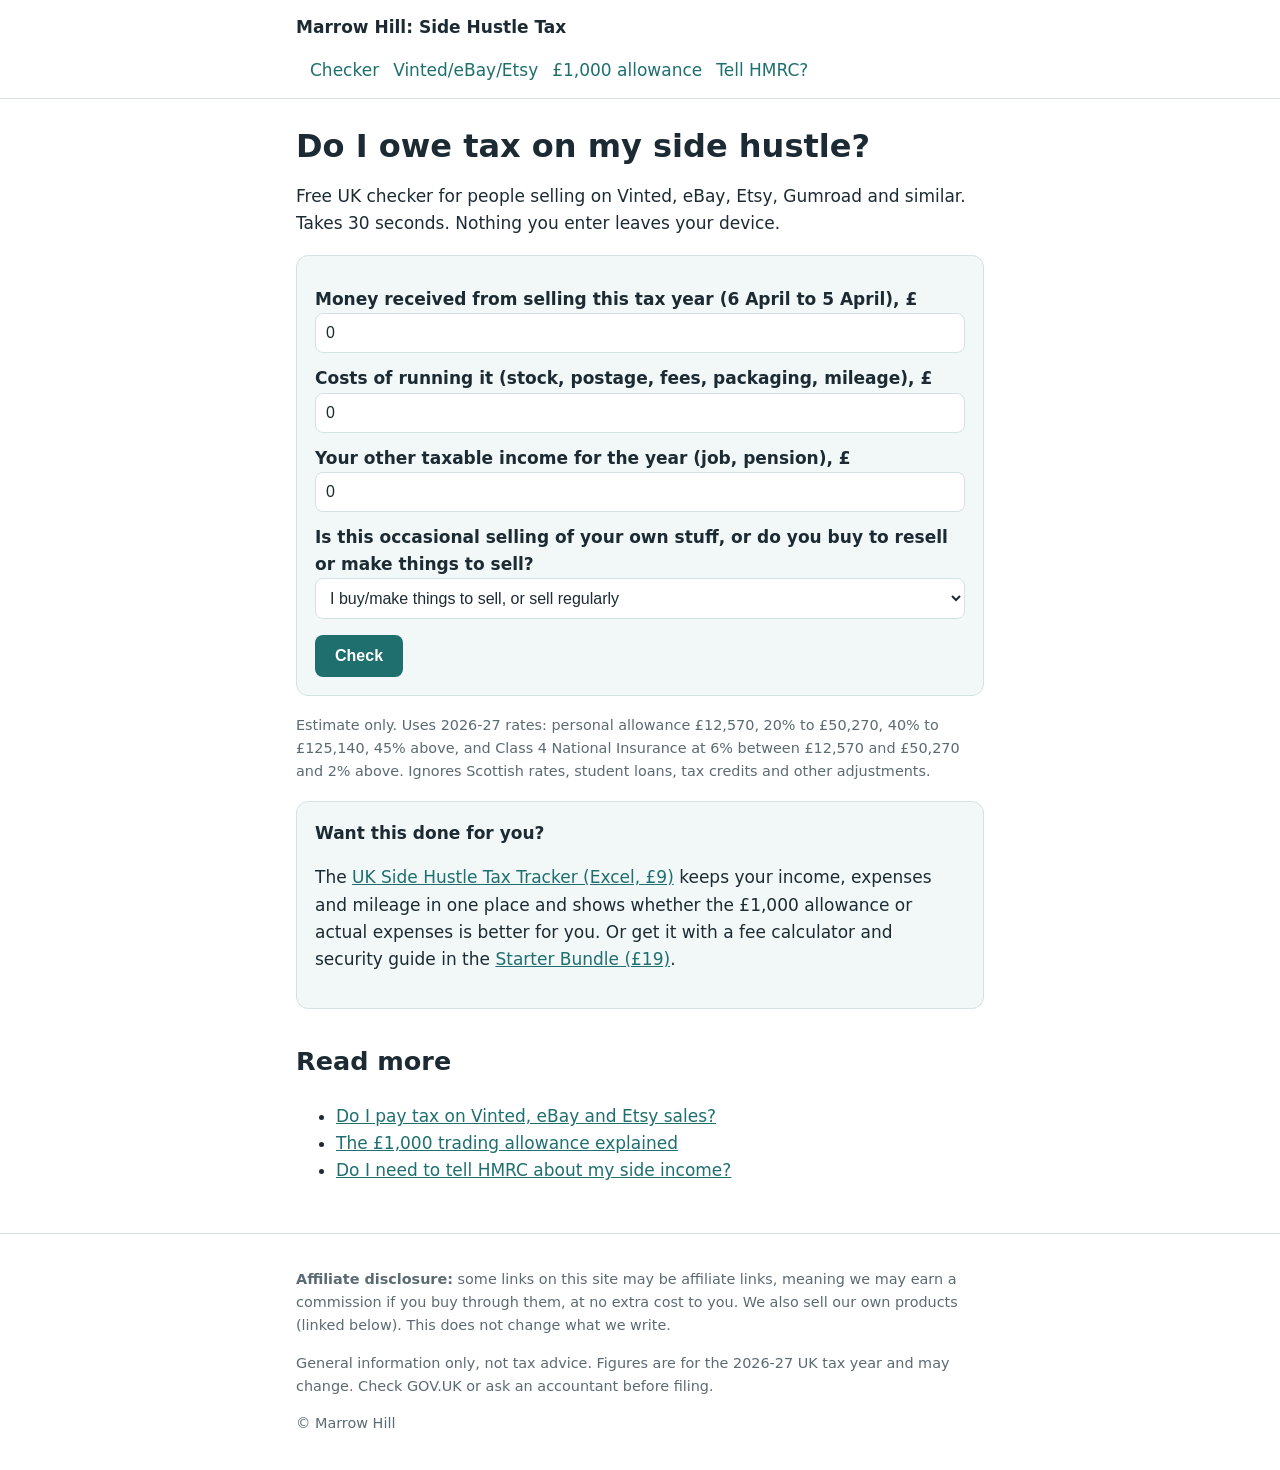
==== index.html @ dcf1cc98 "Add files via upload" ====
<!doctype html><html lang="en-GB"><head><meta charset="utf-8"><meta name="viewport" content="width=device-width,initial-scale=1"><title>Side Hustle Tax Checker UK 2026-27 | Marrow Hill</title><meta name="description" content="Free UK checker: do you owe tax or need to tell HMRC about Vinted, eBay, Etsy or Gumroad income? Includes the £1,000 trading allowance."><link rel="stylesheet" href="style.css"></head><body>
<header><div class="w"><a href="index.html">Marrow Hill: Side Hustle Tax</a><nav><a href="index.html">Checker</a><a href="vinted-ebay-etsy-tax.html">Vinted/eBay/Etsy</a><a href="trading-allowance.html">£1,000 allowance</a><a href="do-i-need-to-tell-hmrc.html">Tell HMRC?</a></nav></div></header>
<main class="w">
<h1>Do I owe tax on my side hustle?</h1>
<p>Free UK checker for people selling on Vinted, eBay, Etsy, Gumroad and similar. Takes 30 seconds. Nothing you enter leaves your device.</p>
<div class="card"><form id="f">
<label>Money received from selling this tax year (6 April to 5 April), £<input id="inc" type="number" min="0" step="any" value="0"></label>
<label>Costs of running it (stock, postage, fees, packaging, mileage), £<input id="exp" type="number" min="0" step="any" value="0"></label>
<label>Your other taxable income for the year (job, pension), £<input id="oth" type="number" min="0" step="any" value="0"></label>
<label>Is this occasional selling of your own stuff, or do you buy to resell or make things to sell?
<select id="kind"><option value="own">Mostly my own unwanted items</option><option value="trade" selected>I buy/make things to sell, or sell regularly</option></select></label>
<button type="submit">Check</button></form></div>
<div id="r" class="card res" aria-live="polite"></div>
<p class="mut">Estimate only. Uses 2026-27 rates: personal allowance £12,570, 20% to £50,270, 40% to £125,140, 45% above, and Class 4 National Insurance at 6% between £12,570 and £50,270 and 2% above. Ignores Scottish rates, student loans, tax credits and other adjustments.</p>
<div class="card"><b>Want this done for you?</b><p>The <a href="https://marrowhill.gumroad.com/l/vqiohp">UK Side Hustle Tax Tracker (Excel, £9)</a> keeps your income, expenses and mileage in one place and shows whether the £1,000 allowance or actual expenses is better for you. Or get it with a fee calculator and security guide in the <a href="https://marrowhill.gumroad.com/l/outxsf">Starter Bundle (£19)</a>.</p></div>
<h2>Read more</h2><ul>
<li><a href="vinted-ebay-etsy-tax.html">Do I pay tax on Vinted, eBay and Etsy sales?</a></li>
<li><a href="trading-allowance.html">The £1,000 trading allowance explained</a></li>
<li><a href="do-i-need-to-tell-hmrc.html">Do I need to tell HMRC about my side income?</a></li></ul>
<script>
const PA=12570,B=50270,H=125140;
function tax(x){return .2*Math.max(0,Math.min(x,B)-PA)+.4*Math.max(0,Math.min(x,H)-B)+.45*Math.max(0,x-H)}
function c4(p){return .06*Math.max(0,Math.min(p,B)-PA)+.02*Math.max(0,p-B)}
const g=n=>"£"+Math.round(n).toLocaleString("en-GB");
document.getElementById("f").addEventListener("submit",e=>{e.preventDefault();
const inc=+document.getElementById("inc").value||0,exp=+document.getElementById("exp").value||0,oth=+document.getElementById("oth").value||0,kind=document.getElementById("kind").value;
const r=document.getElementById("r");let h="";
if(kind==="own"){h="<p class='big'>Probably no tax to pay</p><p>Selling your own unwanted belongings for less than you paid is generally not trading, so it is generally not taxable income. Gains on a few items such as valuable collectibles can still matter. If you start buying things to resell, answer the form again as a trader.</p>";}
else if(inc<=1000){h="<p class='big'>No tax, and normally no need to tell HMRC</p><p>Your income of "+g(inc)+" is within the £1,000 trading allowance, which is generally tax-free and does not usually need reporting. Keep your records anyway, and check again if you get close to £1,000.</p>";}
else{
const profit=Math.max(0,inc-exp),allow=Math.max(0,inc-1000);
const best=Math.min(profit,allow),use=allow<profit?"the £1,000 allowance":"your actual expenses";
const extra=tax(oth+best)-tax(oth)+c4(best);
h="<p class='big'>You are over the £1,000 allowance</p><p>You will usually need to register for Self Assessment and file a tax return. Register by <b>5 October</b> after the tax year ends.</p>"+
"<table><tr><th></th><th>Taxable profit</th></tr><tr><td>Use the £1,000 allowance</td><td>"+g(allow)+"</td></tr><tr><td>Claim actual expenses</td><td>"+g(profit)+"</td></tr></table>"+
"<p>Cheaper for you: <b>"+use+"</b> (taxable "+g(best)+").</p><p class='big'>Estimated extra tax and NI: about "+g(Math.max(0,extra))+"</p>"+
"<p class='mut'>You cannot use both on the same income. Profits of "+g(best)+" may also affect other things, such as Child Benefit or tax-free childcare, if your total income is high.</p>";}
r.innerHTML=h;r.className="card res on";r.scrollIntoView({behavior:"smooth"});});
</script></main>
<footer><div class="w"><p><b>Affiliate disclosure:</b> some links on this site may be affiliate links, meaning we may earn a commission if you buy through them, at no extra cost to you. We also sell our own products (linked below). This does not change what we write.</p>
<p>General information only, not tax advice. Figures are for the 2026-27 UK tax year and may change. Check GOV.UK or ask an accountant before filing.</p>
<p>&copy; Marrow Hill</p></div></footer></body></html>
---- style.css ----
:root{--bg:#fff;--fg:#1c2b33;--mut:#5b6b73;--ac:#1f6f6f;--card:#f2f7f7;--bd:#d5e2e2}
@media(prefers-color-scheme:dark){:root{--bg:#10191d;--fg:#e6eef0;--mut:#9db0b6;--ac:#5cc3c3;--card:#182429;--bd:#2b3d44}}
*{box-sizing:border-box}body{margin:0;background:var(--bg);color:var(--fg);font:17px/1.6 system-ui,-apple-system,Segoe UI,Roboto,sans-serif}
.w{max-width:720px;margin:0 auto;padding:0 16px}header{border-bottom:1px solid var(--bd)}header .w{display:flex;gap:16px;align-items:center;justify-content:space-between;padding:14px 16px;flex-wrap:wrap}
header a{color:var(--fg);text-decoration:none;font-weight:700}nav a{font-weight:500;margin-left:14px;color:var(--ac)}
h1{font-size:2rem;line-height:1.2;margin:28px 0 8px}h2{margin-top:32px}a{color:var(--ac)}
.card{background:var(--card);border:1px solid var(--bd);border-radius:12px;padding:18px;margin:18px 0}
label{display:block;font-weight:600;margin-top:12px}input,select{width:100%;padding:10px;font-size:1rem;border:1px solid var(--bd);border-radius:8px;background:var(--bg);color:var(--fg)}
button,.btn{display:inline-block;margin-top:16px;padding:12px 20px;font-size:1rem;font-weight:700;border:0;border-radius:8px;background:var(--ac);color:#fff;cursor:pointer;text-decoration:none}
.res{display:none}.res.on{display:block}.big{font-size:1.4rem;font-weight:700}.mut{color:var(--mut);font-size:.9rem}
footer{border-top:1px solid var(--bd);margin-top:48px;padding:20px 0;color:var(--mut);font-size:.9rem}table{border-collapse:collapse;width:100%}td,th{border:1px solid var(--bd);padding:8px;text-align:left}
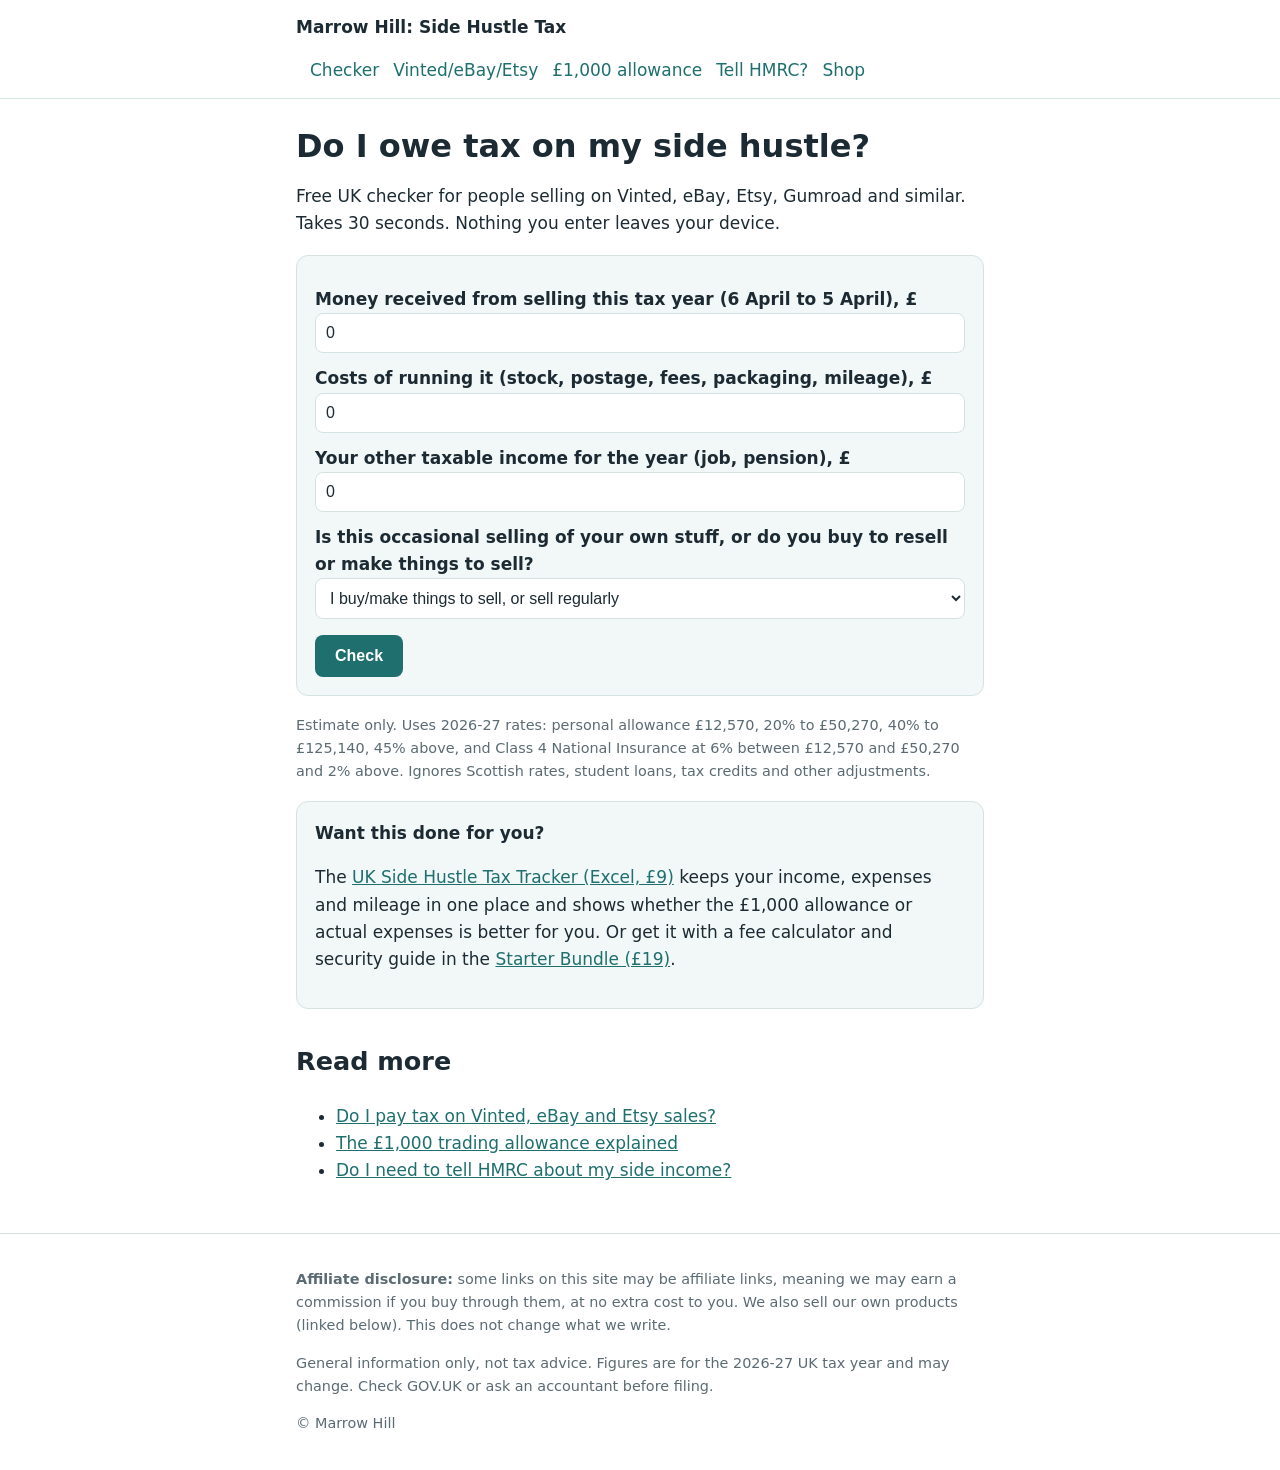
==== commit 85577fd8: "Add files via upload" ====
--- a/index.html
+++ b/index.html
@@ -1,5 +1,5 @@
 <!doctype html><html lang="en-GB"><head><meta charset="utf-8"><meta name="viewport" content="width=device-width,initial-scale=1"><title>Side Hustle Tax Checker UK 2026-27 | Marrow Hill</title><meta name="description" content="Free UK checker: do you owe tax or need to tell HMRC about Vinted, eBay, Etsy or Gumroad income? Includes the £1,000 trading allowance."><link rel="stylesheet" href="style.css"></head><body>
-<header><div class="w"><a href="index.html">Marrow Hill: Side Hustle Tax</a><nav><a href="index.html">Checker</a><a href="vinted-ebay-etsy-tax.html">Vinted/eBay/Etsy</a><a href="trading-allowance.html">£1,000 allowance</a><a href="do-i-need-to-tell-hmrc.html">Tell HMRC?</a></nav></div></header>
+<header><div class="w"><a href="index.html">Marrow Hill: Side Hustle Tax</a><nav><a href="index.html">Checker</a><a href="vinted-ebay-etsy-tax.html">Vinted/eBay/Etsy</a><a href="trading-allowance.html">£1,000 allowance</a><a href="do-i-need-to-tell-hmrc.html">Tell HMRC?</a><a href="shop.html">Shop</a></nav></div></header>
 <main class="w">
 <h1>Do I owe tax on my side hustle?</h1>
 <p>Free UK checker for people selling on Vinted, eBay, Etsy, Gumroad and similar. Takes 30 seconds. Nothing you enter leaves your device.</p>
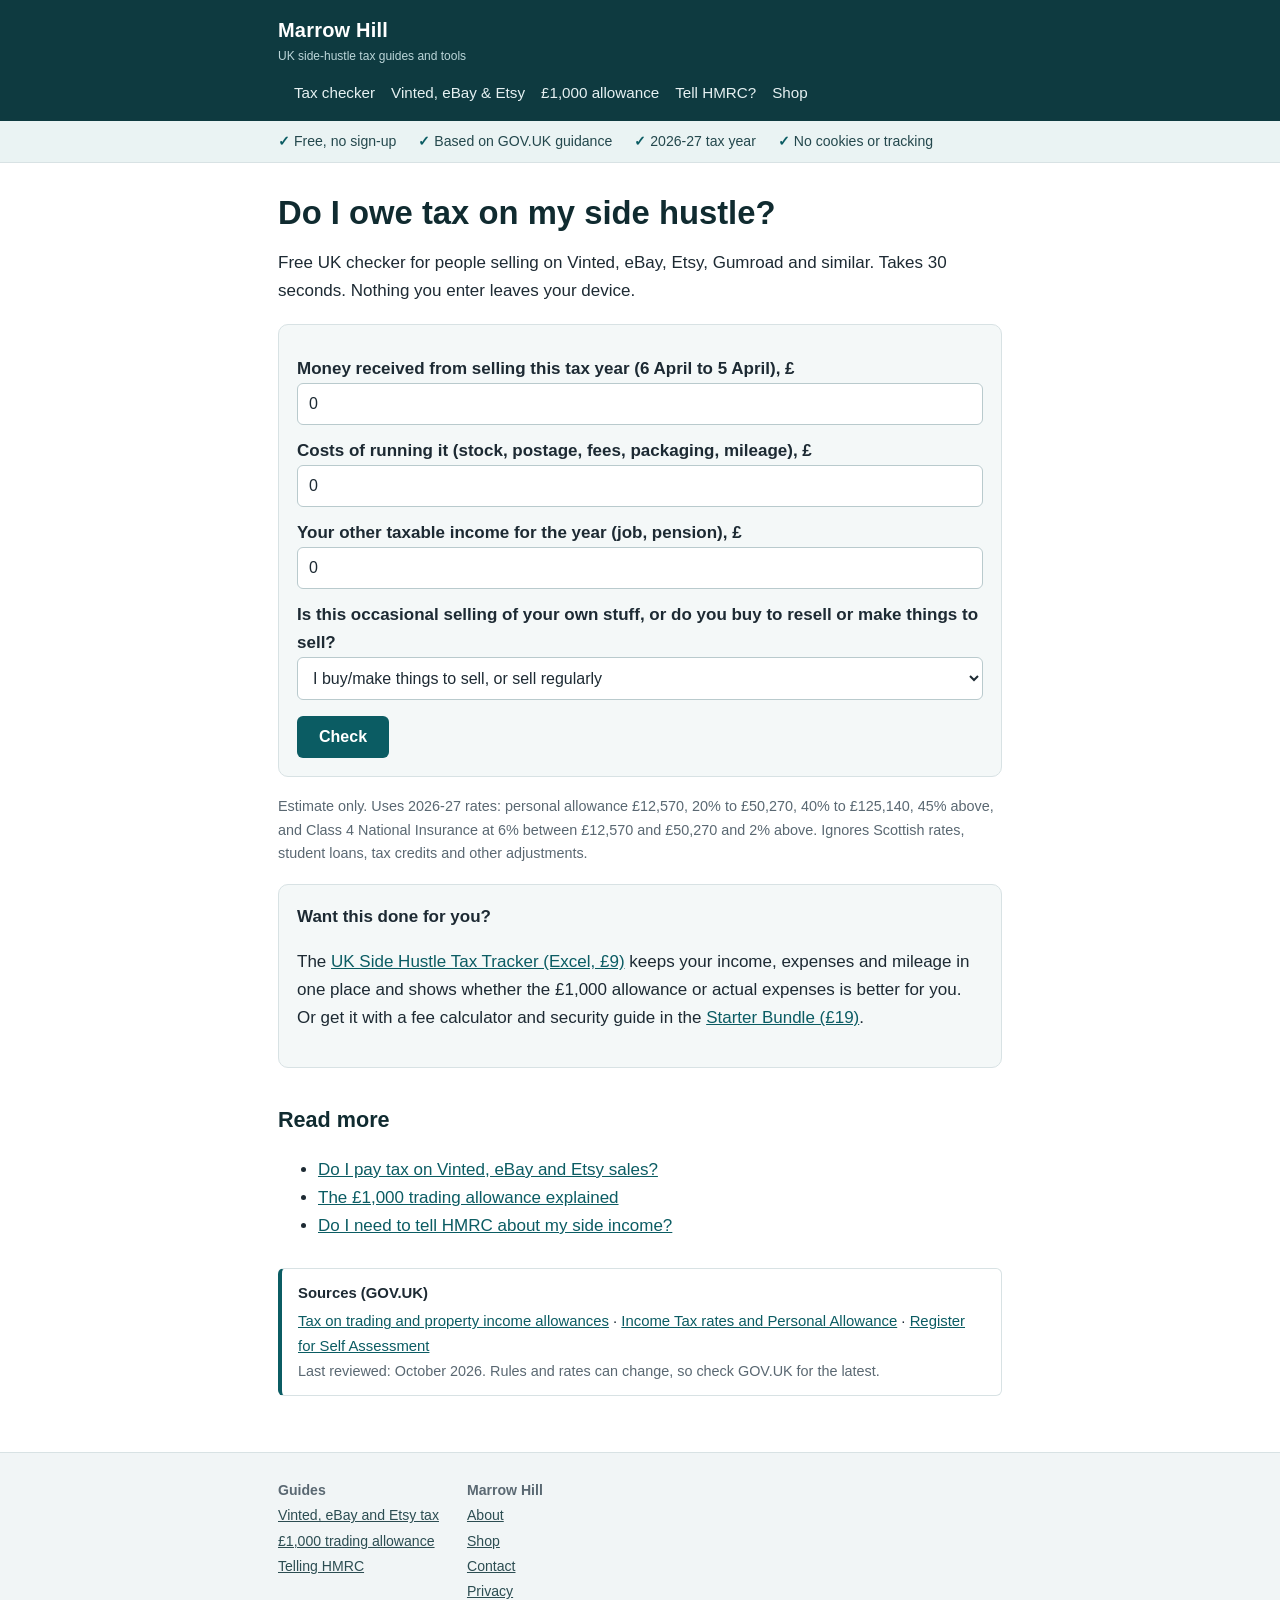
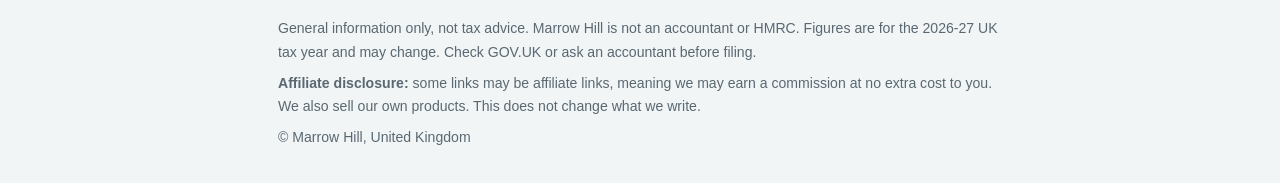
==== commit 85020794: "Add files via upload" ====
--- a/index.html
+++ b/index.html
@@ -1,5 +1,6 @@
-<!doctype html><html lang="en-GB"><head><meta charset="utf-8"><meta name="viewport" content="width=device-width,initial-scale=1"><title>Side Hustle Tax Checker UK 2026-27 | Marrow Hill</title><meta name="description" content="Free UK checker: do you owe tax or need to tell HMRC about Vinted, eBay, Etsy or Gumroad income? Includes the £1,000 trading allowance."><link rel="stylesheet" href="style.css"></head><body>
-<header><div class="w"><a href="index.html">Marrow Hill: Side Hustle Tax</a><nav><a href="index.html">Checker</a><a href="vinted-ebay-etsy-tax.html">Vinted/eBay/Etsy</a><a href="trading-allowance.html">£1,000 allowance</a><a href="do-i-need-to-tell-hmrc.html">Tell HMRC?</a><a href="shop.html">Shop</a></nav></div></header>
+<!doctype html><html lang="en-GB"><head><meta charset="utf-8"><meta name="viewport" content="width=device-width,initial-scale=1"><title>Side Hustle Tax Checker UK 2026-27 | Marrow Hill</title><meta name="description" content="Free UK checker: do you owe tax or need to tell HMRC about Vinted, eBay, Etsy or Gumroad income? Includes the £1,000 trading allowance."><link rel="canonical" href="https://marrowhill.co.uk/"><link rel="stylesheet" href="style.css"></head><body>
+<header class="top"><div class="w"><a class="brand" href="index.html">Marrow Hill<small>UK side-hustle tax guides and tools</small></a><nav><a href="index.html">Tax checker</a><a href="vinted-ebay-etsy-tax.html">Vinted, eBay &amp; Etsy</a><a href="trading-allowance.html">£1,000 allowance</a><a href="do-i-need-to-tell-hmrc.html">Tell HMRC?</a><a href="shop.html">Shop</a></nav></div></header>
+<div class="strip"><div class="w"><span>Free, no sign-up</span><span>Based on GOV.UK guidance</span><span>2026-27 tax year</span><span>No cookies or tracking</span></div></div>
 <main class="w">
 <h1>Do I owe tax on my side hustle?</h1>
 <p>Free UK checker for people selling on Vinted, eBay, Etsy, Gumroad and similar. Takes 30 seconds. Nothing you enter leaves your device.</p>
@@ -36,7 +37,8 @@
 "<p>Cheaper for you: <b>"+use+"</b> (taxable "+g(best)+").</p><p class='big'>Estimated extra tax and NI: about "+g(Math.max(0,extra))+"</p>"+
 "<p class='mut'>You cannot use both on the same income. Profits of "+g(best)+" may also affect other things, such as Child Benefit or tax-free childcare, if your total income is high.</p>";}
 r.innerHTML=h;r.className="card res on";r.scrollIntoView({behavior:"smooth"});});
-</script></main>
-<footer><div class="w"><p><b>Affiliate disclosure:</b> some links on this site may be affiliate links, meaning we may earn a commission if you buy through them, at no extra cost to you. We also sell our own products (linked below). This does not change what we write.</p>
-<p>General information only, not tax advice. Figures are for the 2026-27 UK tax year and may change. Check GOV.UK or ask an accountant before filing.</p>
-<p>&copy; Marrow Hill</p></div></footer></body></html>+</script><div class="src"><b>Sources (GOV.UK)</b><a href="https://www.gov.uk/guidance/tax-free-allowances-on-property-and-trading-income">Tax on trading and property income allowances</a> &middot; <a href="https://www.gov.uk/income-tax-rates">Income Tax rates and Personal Allowance</a> &middot; <a href="https://www.gov.uk/register-for-self-assessment">Register for Self Assessment</a><br><span class="mut">Last reviewed: October 2026. Rules and rates can change, so check GOV.UK for the latest.</span></div></main>
+<footer><div class="w"><div class="cols"><div><b>Guides</b><a href="vinted-ebay-etsy-tax.html">Vinted, eBay and Etsy tax</a><a href="trading-allowance.html">£1,000 trading allowance</a><a href="do-i-need-to-tell-hmrc.html">Telling HMRC</a></div><div><b>Marrow Hill</b><a href="about.html">About</a><a href="shop.html">Shop</a><a href="contact.html">Contact</a><a href="privacy.html">Privacy</a></div></div>
+<p>General information only, not tax advice. Marrow Hill is not an accountant or HMRC. Figures are for the 2026-27 UK tax year and may change. Check GOV.UK or ask an accountant before filing.</p>
+<p><b>Affiliate disclosure:</b> some links may be affiliate links, meaning we may earn a commission at no extra cost to you. We also sell our own products. This does not change what we write.</p>
+<p>&copy; Marrow Hill, United Kingdom</p></div></footer></body></html>
--- a/style.css
+++ b/style.css
@@ -1,12 +1,28 @@
-
-:root{--bg:#fff;--fg:#1c2b33;--mut:#5b6b73;--ac:#1f6f6f;--card:#f2f7f7;--bd:#d5e2e2}
-@media(prefers-color-scheme:dark){:root{--bg:#10191d;--fg:#e6eef0;--mut:#9db0b6;--ac:#5cc3c3;--card:#182429;--bd:#2b3d44}}
-*{box-sizing:border-box}body{margin:0;background:var(--bg);color:var(--fg);font:17px/1.6 system-ui,-apple-system,Segoe UI,Roboto,sans-serif}
-.w{max-width:720px;margin:0 auto;padding:0 16px}header{border-bottom:1px solid var(--bd)}header .w{display:flex;gap:16px;align-items:center;justify-content:space-between;padding:14px 16px;flex-wrap:wrap}
-header a{color:var(--fg);text-decoration:none;font-weight:700}nav a{font-weight:500;margin-left:14px;color:var(--ac)}
-h1{font-size:2rem;line-height:1.2;margin:28px 0 8px}h2{margin-top:32px}a{color:var(--ac)}
-.card{background:var(--card);border:1px solid var(--bd);border-radius:12px;padding:18px;margin:18px 0}
-label{display:block;font-weight:600;margin-top:12px}input,select{width:100%;padding:10px;font-size:1rem;border:1px solid var(--bd);border-radius:8px;background:var(--bg);color:var(--fg)}
-button,.btn{display:inline-block;margin-top:16px;padding:12px 20px;font-size:1rem;font-weight:700;border:0;border-radius:8px;background:var(--ac);color:#fff;cursor:pointer;text-decoration:none}
+:root{--bg:#fff;--fg:#1d2a33;--mut:#5a6872;--ac:#0b5c63;--ac2:#084a50;--card:#f4f8f8;--bd:#d8e2e4;--band:#0e3a40}
+*{box-sizing:border-box}html{color-scheme:light}
+body{margin:0;background:var(--bg);color:var(--fg);font:17px/1.65 -apple-system,BlinkMacSystemFont,"Segoe UI",Roboto,Helvetica,Arial,sans-serif}
+.w{max-width:760px;margin:0 auto;padding:0 18px}
+.top{background:var(--band);color:#fff}
+.top .w{display:flex;align-items:center;justify-content:space-between;gap:12px;flex-wrap:wrap;padding:14px 18px}
+.brand{color:#fff;text-decoration:none;font-weight:800;font-size:1.25rem;letter-spacing:.2px}
+.brand small{display:block;font-weight:400;font-size:.75rem;color:#bcd6d9;letter-spacing:0}
+.top nav a{color:#e6f1f2;text-decoration:none;font-weight:500;font-size:.95rem;margin-left:16px}
+.top nav a:hover{text-decoration:underline}
+.strip{background:#eaf3f3;border-bottom:1px solid var(--bd);font-size:.88rem;color:#24484d}
+.strip .w{display:flex;gap:6px 22px;flex-wrap:wrap;padding:9px 18px}
+.strip span:before{content:"\2713\00a0";color:var(--ac);font-weight:700}
+h1{font-size:2.05rem;line-height:1.2;margin:30px 0 10px;color:#102b30}h2{margin-top:34px;color:#102b30;font-size:1.35rem}
+a{color:var(--ac)}
+.card{background:var(--card);border:1px solid var(--bd);border-radius:10px;padding:18px;margin:18px 0}
+label{display:block;font-weight:600;margin-top:12px}
+input,select{width:100%;padding:11px;font-size:1rem;border:1px solid #b9cacd;border-radius:6px;background:#fff;color:var(--fg)}
+button,.btn{display:inline-block;margin-top:16px;padding:12px 22px;font-size:1rem;font-weight:700;border:0;border-radius:6px;background:var(--ac);color:#fff;cursor:pointer;text-decoration:none}
+button:hover,.btn:hover{background:var(--ac2)}
 .res{display:none}.res.on{display:block}.big{font-size:1.4rem;font-weight:700}.mut{color:var(--mut);font-size:.9rem}
-footer{border-top:1px solid var(--bd);margin-top:48px;padding:20px 0;color:var(--mut);font-size:.9rem}table{border-collapse:collapse;width:100%}td,th{border:1px solid var(--bd);padding:8px;text-align:left}
+.src{border-left:4px solid var(--ac);background:#fff;border-top:1px solid var(--bd);border-right:1px solid var(--bd);border-bottom:1px solid var(--bd);border-radius:6px;padding:12px 16px;margin:28px 0;font-size:.93rem}
+.src b{display:block;margin-bottom:4px}
+table{border-collapse:collapse;width:100%}td,th{border:1px solid var(--bd);padding:8px;text-align:left}
+footer{background:#f1f5f6;border-top:1px solid var(--bd);margin-top:56px;padding:26px 0;color:var(--mut);font-size:.88rem}
+footer .cols{display:flex;gap:28px;flex-wrap:wrap;margin-bottom:12px}footer a{color:#2c4d52}
+footer .cols a{display:block;margin:2px 0}
+footer p{margin:8px 0}
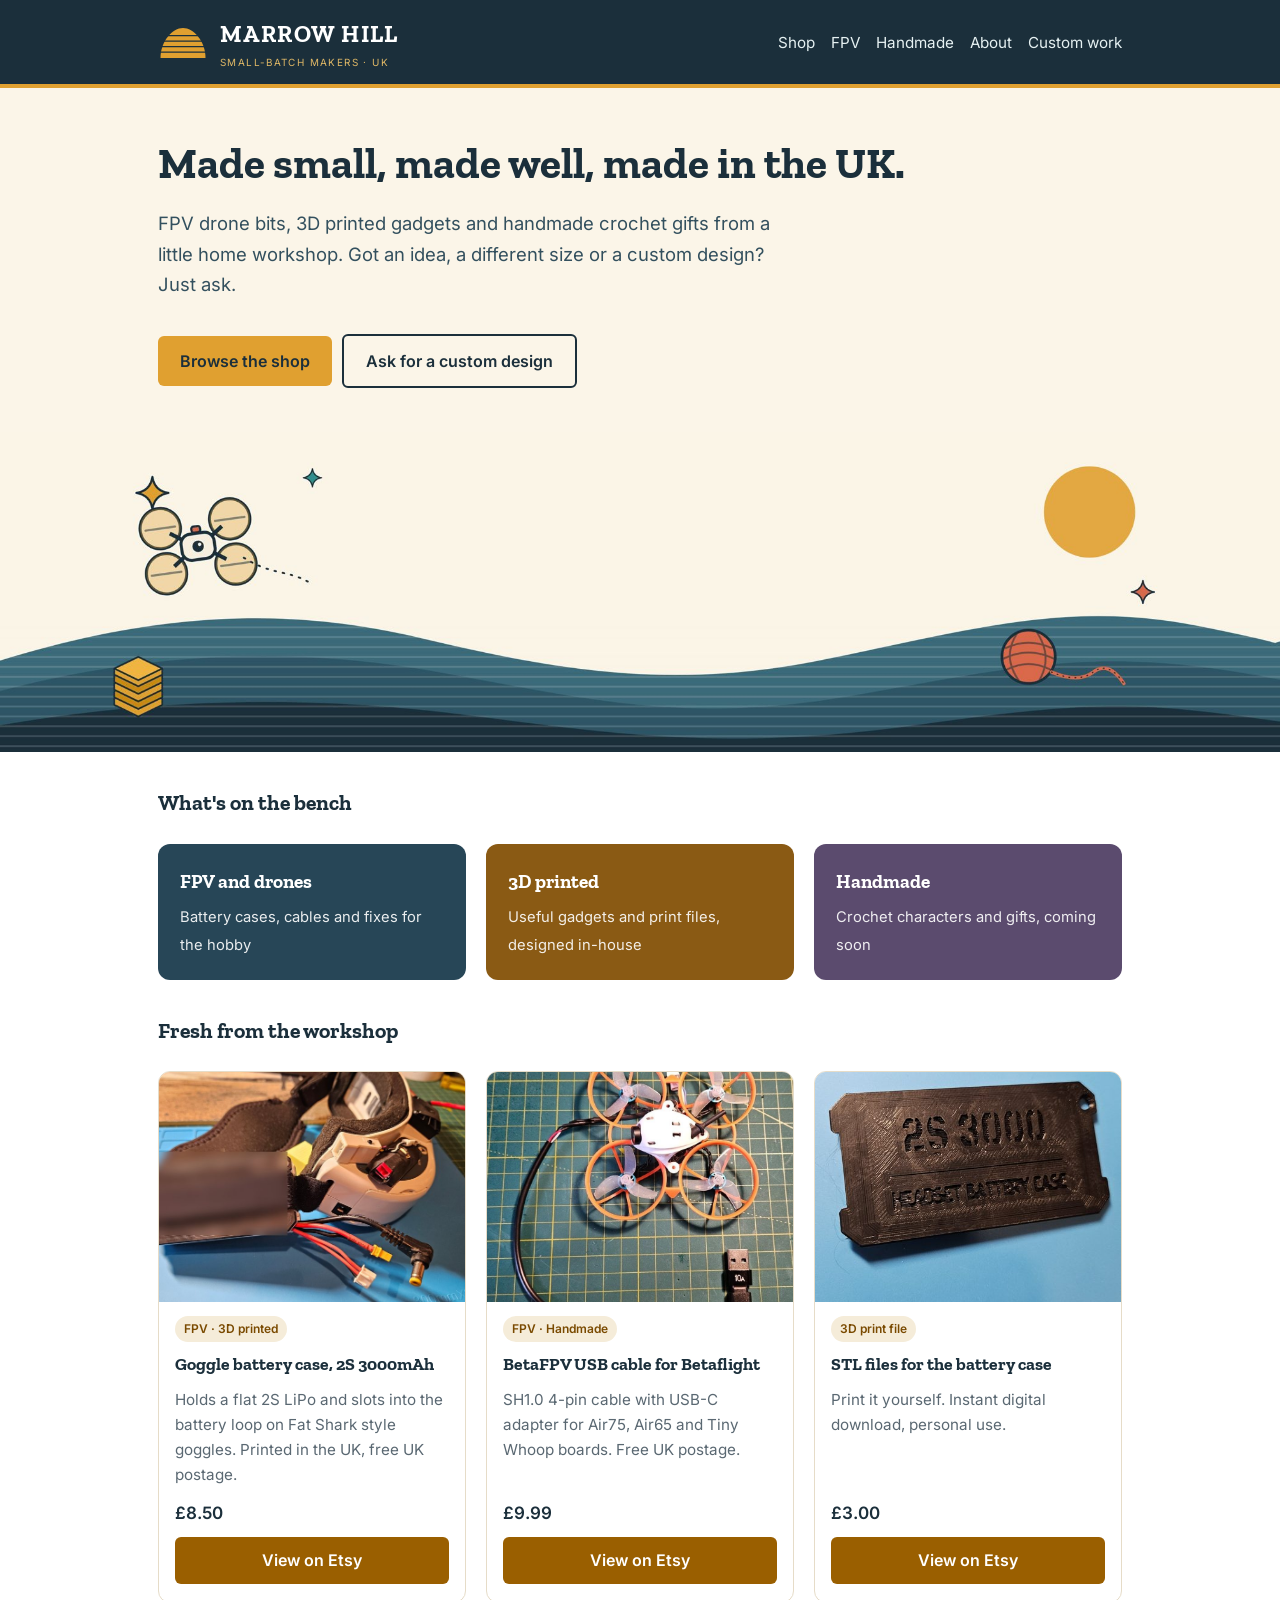
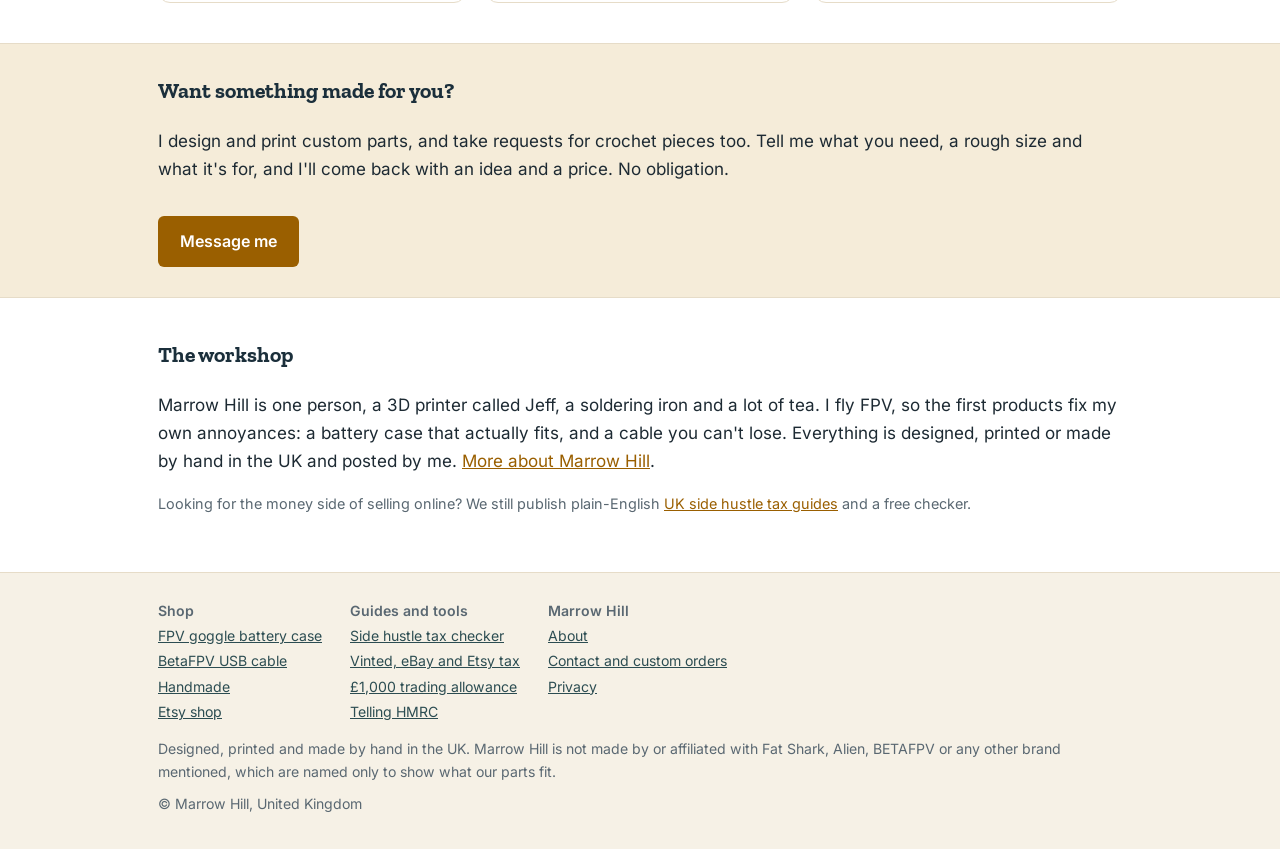
==== commit ca0d3191: "Add files via upload" ====
--- a/index.html
+++ b/index.html
@@ -1,44 +1,15 @@
-<!doctype html><html lang="en-GB"><head><meta charset="utf-8"><meta name="viewport" content="width=device-width,initial-scale=1"><title>Side Hustle Tax Checker UK 2026-27 | Marrow Hill</title><meta name="description" content="Free UK checker: do you owe tax or need to tell HMRC about Vinted, eBay, Etsy or Gumroad income? Includes the £1,000 trading allowance."><link rel="canonical" href="https://marrowhill.co.uk/"><link rel="stylesheet" href="style.css"></head><body>
-<header class="top"><div class="w"><a class="brand" href="index.html">Marrow Hill<small>UK side-hustle tax guides and tools</small></a><nav><a href="index.html">Tax checker</a><a href="vinted-ebay-etsy-tax.html">Vinted, eBay &amp; Etsy</a><a href="trading-allowance.html">£1,000 allowance</a><a href="do-i-need-to-tell-hmrc.html">Tell HMRC?</a><a href="shop.html">Shop</a></nav></div></header>
-<div class="strip"><div class="w"><span>Free, no sign-up</span><span>Based on GOV.UK guidance</span><span>2026-27 tax year</span><span>No cookies or tracking</span></div></div>
-<main class="w">
-<h1>Do I owe tax on my side hustle?</h1>
-<p>Free UK checker for people selling on Vinted, eBay, Etsy, Gumroad and similar. Takes 30 seconds. Nothing you enter leaves your device.</p>
-<div class="card"><form id="f">
-<label>Money received from selling this tax year (6 April to 5 April), £<input id="inc" type="number" min="0" step="any" value="0"></label>
-<label>Costs of running it (stock, postage, fees, packaging, mileage), £<input id="exp" type="number" min="0" step="any" value="0"></label>
-<label>Your other taxable income for the year (job, pension), £<input id="oth" type="number" min="0" step="any" value="0"></label>
-<label>Is this occasional selling of your own stuff, or do you buy to resell or make things to sell?
-<select id="kind"><option value="own">Mostly my own unwanted items</option><option value="trade" selected>I buy/make things to sell, or sell regularly</option></select></label>
-<button type="submit">Check</button></form></div>
-<div id="r" class="card res" aria-live="polite"></div>
-<p class="mut">Estimate only. Uses 2026-27 rates: personal allowance £12,570, 20% to £50,270, 40% to £125,140, 45% above, and Class 4 National Insurance at 6% between £12,570 and £50,270 and 2% above. Ignores Scottish rates, student loans, tax credits and other adjustments.</p>
-<div class="card"><b>Want this done for you?</b><p>The <a href="https://marrowhill.gumroad.com/l/vqiohp">UK Side Hustle Tax Tracker (Excel, £9)</a> keeps your income, expenses and mileage in one place and shows whether the £1,000 allowance or actual expenses is better for you. Or get it with a fee calculator and security guide in the <a href="https://marrowhill.gumroad.com/l/outxsf">Starter Bundle (£19)</a>.</p></div>
-<h2>Read more</h2><ul>
-<li><a href="vinted-ebay-etsy-tax.html">Do I pay tax on Vinted, eBay and Etsy sales?</a></li>
-<li><a href="trading-allowance.html">The £1,000 trading allowance explained</a></li>
-<li><a href="do-i-need-to-tell-hmrc.html">Do I need to tell HMRC about my side income?</a></li></ul>
-<script>
-const PA=12570,B=50270,H=125140;
-function tax(x){return .2*Math.max(0,Math.min(x,B)-PA)+.4*Math.max(0,Math.min(x,H)-B)+.45*Math.max(0,x-H)}
-function c4(p){return .06*Math.max(0,Math.min(p,B)-PA)+.02*Math.max(0,p-B)}
-const g=n=>"£"+Math.round(n).toLocaleString("en-GB");
-document.getElementById("f").addEventListener("submit",e=>{e.preventDefault();
-const inc=+document.getElementById("inc").value||0,exp=+document.getElementById("exp").value||0,oth=+document.getElementById("oth").value||0,kind=document.getElementById("kind").value;
-const r=document.getElementById("r");let h="";
-if(kind==="own"){h="<p class='big'>Probably no tax to pay</p><p>Selling your own unwanted belongings for less than you paid is generally not trading, so it is generally not taxable income. Gains on a few items such as valuable collectibles can still matter. If you start buying things to resell, answer the form again as a trader.</p>";}
-else if(inc<=1000){h="<p class='big'>No tax, and normally no need to tell HMRC</p><p>Your income of "+g(inc)+" is within the £1,000 trading allowance, which is generally tax-free and does not usually need reporting. Keep your records anyway, and check again if you get close to £1,000.</p>";}
-else{
-const profit=Math.max(0,inc-exp),allow=Math.max(0,inc-1000);
-const best=Math.min(profit,allow),use=allow<profit?"the £1,000 allowance":"your actual expenses";
-const extra=tax(oth+best)-tax(oth)+c4(best);
-h="<p class='big'>You are over the £1,000 allowance</p><p>You will usually need to register for Self Assessment and file a tax return. Register by <b>5 October</b> after the tax year ends.</p>"+
-"<table><tr><th></th><th>Taxable profit</th></tr><tr><td>Use the £1,000 allowance</td><td>"+g(allow)+"</td></tr><tr><td>Claim actual expenses</td><td>"+g(profit)+"</td></tr></table>"+
-"<p>Cheaper for you: <b>"+use+"</b> (taxable "+g(best)+").</p><p class='big'>Estimated extra tax and NI: about "+g(Math.max(0,extra))+"</p>"+
-"<p class='mut'>You cannot use both on the same income. Profits of "+g(best)+" may also affect other things, such as Child Benefit or tax-free childcare, if your total income is high.</p>";}
-r.innerHTML=h;r.className="card res on";r.scrollIntoView({behavior:"smooth"});});
-</script><div class="src"><b>Sources (GOV.UK)</b><a href="https://www.gov.uk/guidance/tax-free-allowances-on-property-and-trading-income">Tax on trading and property income allowances</a> &middot; <a href="https://www.gov.uk/income-tax-rates">Income Tax rates and Personal Allowance</a> &middot; <a href="https://www.gov.uk/register-for-self-assessment">Register for Self Assessment</a><br><span class="mut">Last reviewed: October 2026. Rules and rates can change, so check GOV.UK for the latest.</span></div></main>
-<footer><div class="w"><div class="cols"><div><b>Guides</b><a href="vinted-ebay-etsy-tax.html">Vinted, eBay and Etsy tax</a><a href="trading-allowance.html">£1,000 trading allowance</a><a href="do-i-need-to-tell-hmrc.html">Telling HMRC</a></div><div><b>Marrow Hill</b><a href="about.html">About</a><a href="shop.html">Shop</a><a href="contact.html">Contact</a><a href="privacy.html">Privacy</a></div></div>
-<p>General information only, not tax advice. Marrow Hill is not an accountant or HMRC. Figures are for the 2026-27 UK tax year and may change. Check GOV.UK or ask an accountant before filing.</p>
-<p><b>Affiliate disclosure:</b> some links may be affiliate links, meaning we may earn a commission at no extra cost to you. We also sell our own products. This does not change what we write.</p>
+<!doctype html><html lang="en-GB"><head><meta charset="utf-8"><meta name="viewport" content="width=device-width,initial-scale=1"><title>Marrow Hill | Small-Batch FPV Parts, 3D Prints and Handmade Gifts, UK</title><meta name="description" content="A small UK workshop making FPV drone parts, 3D printed gadgets and handmade crochet gifts. Custom designs and prints welcome."><link rel="canonical" href="https://marrowhill.co.uk/"><meta property="og:title" content="Marrow Hill | Small-Batch FPV Parts, 3D Prints and Handmade Gifts, UK"><meta property="og:description" content="A small UK workshop making FPV drone parts, 3D printed gadgets and handmade crochet gifts. Custom designs and prints welcome."><meta property="og:image" content="https://marrowhill.co.uk/og-image.png"><meta property="og:type" content="website"><link rel="icon" type="image/png" href="favicon.png"><link rel="apple-touch-icon" href="favicon.png"><link rel="stylesheet" href="style.css"></head><body>
+<header class="top"><div class="w"><a class="brand" href="index.html"><svg viewBox="0 0 200 130" aria-hidden="true"><defs><mask id="hm"><rect width="200" height="130" fill="#000"/><path d="M10 128C10 60 58 8 100 8s90 52 90 120z" fill="#fff"/><rect y="36" width="200" height="5"/><rect y="58" width="200" height="5"/><rect y="80" width="200" height="5"/><rect y="102" width="200" height="5"/></mask></defs><rect width="200" height="130" fill="#e0a030" mask="url(#hm)"/></svg><span>Marrow Hill<small>Small-batch makers · UK</small></span></a><nav><a href="shop.html">Shop</a><a href="fpv-goggle-battery-case.html">FPV</a><a href="shop.html#handmade">Handmade</a><a href="about.html">About</a><a href="contact.html">Custom work</a></nav></div></header>
+<section class="hero"><div class="wide"><h1>Made small, made well, made in the UK.</h1><p>FPV drone bits, 3D printed gadgets and handmade crochet gifts from a little home workshop. Got an idea, a different size or a custom design? Just ask.</p><p><a class="btn" href="shop.html">Browse the shop</a><a class="btn alt" href="contact.html">Ask for a custom design</a></p></div></section><img class="scene" src="mh-scene.jpg" alt="Illustration of rolling hills with a tiny drone, a ball of yarn and a stack of 3D printed layers">
+<main class="wide">
+<h2>What's on the bench</h2>
+<div class="grid"><a class="cat c1" href="shop.html#fpv"><b>FPV and drones</b><span>Battery cases, cables and fixes for the hobby</span></a><a class="cat c2" href="shop.html#printed"><b>3D printed</b><span>Useful gadgets and print files, designed in-house</span></a><a class="cat c3" href="shop.html#handmade"><b>Handmade</b><span>Crochet characters and gifts, coming soon</span></a></div>
+<h2>Fresh from the workshop</h2>
+<div class="grid"><div class="tile"><img src="mh-case-goggles.jpg" alt="Goggle battery case, 2S 3000mAh" loading="lazy"><div class="b"><span class="tag">FPV · 3D printed</span><h3>Goggle battery case, 2S 3000mAh</h3><p>Holds a flat 2S LiPo and slots into the battery loop on Fat Shark style goggles. Printed in the UK, free UK postage.</p><div class="price">£8.50</div><a class="btn" href="https://www.etsy.com/uk/listing/4603410713/battery-case-for-fpv-goggles-3d-printed" style="margin-top:10px">View on Etsy</a></div></div><div class="tile"><img src="mh-cable.jpg" alt="BetaFPV USB cable for Betaflight" loading="lazy"><div class="b"><span class="tag">FPV · Handmade</span><h3>BetaFPV USB cable for Betaflight</h3><p>SH1.0 4-pin cable with USB-C adapter for Air75, Air65 and Tiny Whoop boards. Free UK postage.</p><div class="price">£9.99</div><a class="btn" href="https://www.etsy.com/uk/listing/4603414697/usb-data-cable-for-betafpv-drones-sh10-4" style="margin-top:10px">View on Etsy</a></div></div><div class="tile"><img src="mh-lid.jpg" alt="STL files for the battery case" loading="lazy"><div class="b"><span class="tag">3D print file</span><h3>STL files for the battery case</h3><p>Print it yourself. Instant digital download, personal use.</p><div class="price">£3.00</div><a class="btn" href="https://www.etsy.com/uk/listing/4603397203/stl-files-2s-3000mah-headset-battery" style="margin-top:10px">View on Etsy</a></div></div></div>
+</main>
+<div class="band2"><div class="wide"><h2 style="margin-top:0">Want something made for you?</h2><p>I design and print custom parts, and take requests for crochet pieces too. Tell me what you need, a rough size and what it's for, and I'll come back with an idea and a price. No obligation.</p><a class="btn" href="contact.html">Message me</a></div></div>
+<main class="wide"><h2>The workshop</h2><p>Marrow Hill is one person, a 3D printer called Jeff, a soldering iron and a lot of tea. I fly FPV, so the first products fix my own annoyances: a battery case that actually fits, and a cable you can't lose. Everything is designed, printed or made by hand in the UK and posted by me. <a href="about.html">More about Marrow Hill</a>.</p>
+<p class="mut">Looking for the money side of selling online? We still publish plain-English <a href="tax-checker.html">UK side hustle tax guides</a> and a free checker.</p></main>
+<footer><div class="w"><div class="cols"><div><b>Shop</b><a href="fpv-goggle-battery-case.html">FPV goggle battery case</a><a href="betafpv-usb-cable.html">BetaFPV USB cable</a><a href="shop.html#handmade">Handmade</a><a href="https://www.etsy.com/uk/shop/MarrowHillUK">Etsy shop</a></div><div><b>Guides and tools</b><a href="tax-checker.html">Side hustle tax checker</a><a href="vinted-ebay-etsy-tax.html">Vinted, eBay and Etsy tax</a><a href="trading-allowance.html">£1,000 trading allowance</a><a href="do-i-need-to-tell-hmrc.html">Telling HMRC</a></div><div><b>Marrow Hill</b><a href="about.html">About</a><a href="contact.html">Contact and custom orders</a><a href="privacy.html">Privacy</a></div></div>
+<p>Designed, printed and made by hand in the UK. Marrow Hill is not made by or affiliated with Fat Shark, Alien, BETAFPV or any other brand mentioned, which are named only to show what our parts fit.</p>
 <p>&copy; Marrow Hill, United Kingdom</p></div></footer></body></html>
--- a/style.css
+++ b/style.css
@@ -1,17 +1,20 @@
-:root{--bg:#fff;--fg:#1d2a33;--mut:#5a6872;--ac:#0b5c63;--ac2:#084a50;--card:#f4f8f8;--bd:#d8e2e4;--band:#0e3a40}
+@font-face{font-family:Zilla;font-weight:700;font-display:swap;src:url(zilla-slab-latin-700-normal.woff2) format("woff2")}
+@font-face{font-family:Inter;font-weight:400;font-display:swap;src:url(inter-latin-400-normal.woff2) format("woff2")}
+@font-face{font-family:Inter;font-weight:600 700;font-display:swap;src:url(inter-latin-600-normal.woff2) format("woff2")}
+:root{--bg:#fff;--fg:#1d2a33;--mut:#5a6872;--ac:#9a5f00;--ac2:#7a4a00;--card:#faf6ee;--bd:#e6dcc8;--band:#1b2f3b;--amber:#e0a030}
 *{box-sizing:border-box}html{color-scheme:light}
-body{margin:0;background:var(--bg);color:var(--fg);font:17px/1.65 -apple-system,BlinkMacSystemFont,"Segoe UI",Roboto,Helvetica,Arial,sans-serif}
+body{margin:0;background:var(--bg);color:var(--fg);font:17px/1.65 Inter,-apple-system,BlinkMacSystemFont,"Segoe UI",Roboto,Helvetica,Arial,sans-serif}
 .w{max-width:760px;margin:0 auto;padding:0 18px}
 .top{background:var(--band);color:#fff}
 .top .w{display:flex;align-items:center;justify-content:space-between;gap:12px;flex-wrap:wrap;padding:14px 18px}
 .brand{color:#fff;text-decoration:none;font-weight:800;font-size:1.25rem;letter-spacing:.2px}
-.brand small{display:block;font-weight:400;font-size:.75rem;color:#bcd6d9;letter-spacing:0}
+.brand small{display:block;font-weight:400;font-size:.75rem;color:#e0b866;letter-spacing:0}
 .top nav a{color:#e6f1f2;text-decoration:none;font-weight:500;font-size:.95rem;margin-left:16px}
 .top nav a:hover{text-decoration:underline}
-.strip{background:#eaf3f3;border-bottom:1px solid var(--bd);font-size:.88rem;color:#24484d}
+.strip{background:#f5ecd9;border-bottom:1px solid var(--bd);font-size:.88rem;color:#24484d}
 .strip .w{display:flex;gap:6px 22px;flex-wrap:wrap;padding:9px 18px}
 .strip span:before{content:"\2713\00a0";color:var(--ac);font-weight:700}
-h1{font-size:2.05rem;line-height:1.2;margin:30px 0 10px;color:#102b30}h2{margin-top:34px;color:#102b30;font-size:1.35rem}
+h1{font-size:2.05rem;line-height:1.2;margin:30px 0 10px;color:#1b2f3b}h2{margin-top:34px;color:#1b2f3b;font-size:1.35rem}
 a{color:var(--ac)}
 .card{background:var(--card);border:1px solid var(--bd);border-radius:10px;padding:18px;margin:18px 0}
 label{display:block;font-weight:600;margin-top:12px}
@@ -22,7 +25,38 @@
 .src{border-left:4px solid var(--ac);background:#fff;border-top:1px solid var(--bd);border-right:1px solid var(--bd);border-bottom:1px solid var(--bd);border-radius:6px;padding:12px 16px;margin:28px 0;font-size:.93rem}
 .src b{display:block;margin-bottom:4px}
 table{border-collapse:collapse;width:100%}td,th{border:1px solid var(--bd);padding:8px;text-align:left}
-footer{background:#f1f5f6;border-top:1px solid var(--bd);margin-top:56px;padding:26px 0;color:var(--mut);font-size:.88rem}
+footer{background:#f6f1e6;border-top:1px solid var(--bd);margin-top:56px;padding:26px 0;color:var(--mut);font-size:.88rem}
 footer .cols{display:flex;gap:28px;flex-wrap:wrap;margin-bottom:12px}footer a{color:#2c4d52}
 footer .cols a{display:block;margin:2px 0}
 footer p{margin:8px 0}
+
+.top{border-bottom:4px solid var(--amber)}
+.hero{background:linear-gradient(135deg,#1b2f3b,#274657);color:#fff;padding:54px 0 48px}
+.hero h1{color:#fff;font-size:2.5rem;margin:0 0 12px}.hero p{font-size:1.15rem;color:#dbe6ec;max-width:620px}
+.hero .btn{background:var(--amber);color:#1b2f3b;margin-right:10px}.hero .btn:hover{background:#f0b440}
+.hero .btn.alt{background:transparent;color:#fff;border:2px solid #7f98a6}
+.wide{max-width:1000px;margin:0 auto;padding:0 18px}
+.grid{display:grid;grid-template-columns:repeat(auto-fit,minmax(260px,1fr));gap:20px;margin:22px 0}
+.tile{background:#fff;border:1px solid var(--bd);border-radius:12px;overflow:hidden;display:flex;flex-direction:column}
+.tile img{width:100%;aspect-ratio:4/3;object-fit:cover;display:block;background:#e9e2d0}
+.tile .b{padding:14px 16px 18px;flex:1;display:flex;flex-direction:column}
+.tile h3{margin:0 0 4px;font-size:1.1rem;color:#1b2f3b}.tile p{margin:4px 0 12px;font-size:.95rem;color:var(--mut);flex:1}
+.tile .price{font-weight:700;color:#1b2f3b}.tile .btn{margin-top:0;text-align:center;padding:10px 14px}
+.tag{display:inline-block;background:#f5ecd9;color:#7a4a00;font-size:.75rem;font-weight:700;padding:3px 9px;border-radius:99px;margin-bottom:8px;align-self:flex-start}
+.cat{border-radius:12px;padding:22px;color:#fff;text-decoration:none;display:block}
+.cat b{font-size:1.2rem;display:block;margin-bottom:4px}.cat span{font-size:.92rem;opacity:.9}
+.c1{background:#274657}.c2{background:#8a5a14}.c3{background:#5b4b6e}
+.band2{background:#f5ecd9;border-top:1px solid var(--bd);border-bottom:1px solid var(--bd);margin:40px 0;padding:30px 0}
+.top .w,footer .w{max-width:1000px}
+
+h1,h2,.brand,.tile h3,.cat b{font-family:Zilla,Georgia,serif}
+.brand{font-size:1.5rem;letter-spacing:.06em;text-transform:uppercase;display:flex;align-items:center;gap:12px}
+.brand svg{width:50px;height:auto;flex:none}.brand small{font-family:Inter,sans-serif;text-transform:uppercase;letter-spacing:.14em;font-size:.62rem}
+.brand span{display:block}
+.grid .tile:not(:has(img)){align-self:start;background:#faf6ee}
+
+.hero{background:#fbf5e8;color:#1b2f3b;padding:50px 0 26px}
+.hero h1{color:#1b2f3b;font-size:2.7rem}.hero p{color:#33505e}
+.hero .btn{background:#e0a030;color:#1b2f3b}.hero .btn:hover{background:#f0b440}
+.hero .btn.alt{background:transparent;color:#1b2f3b;border:2px solid #1b2f3b}
+.scene{display:block;width:100%;height:auto;margin:0;background:#fbf5e8}
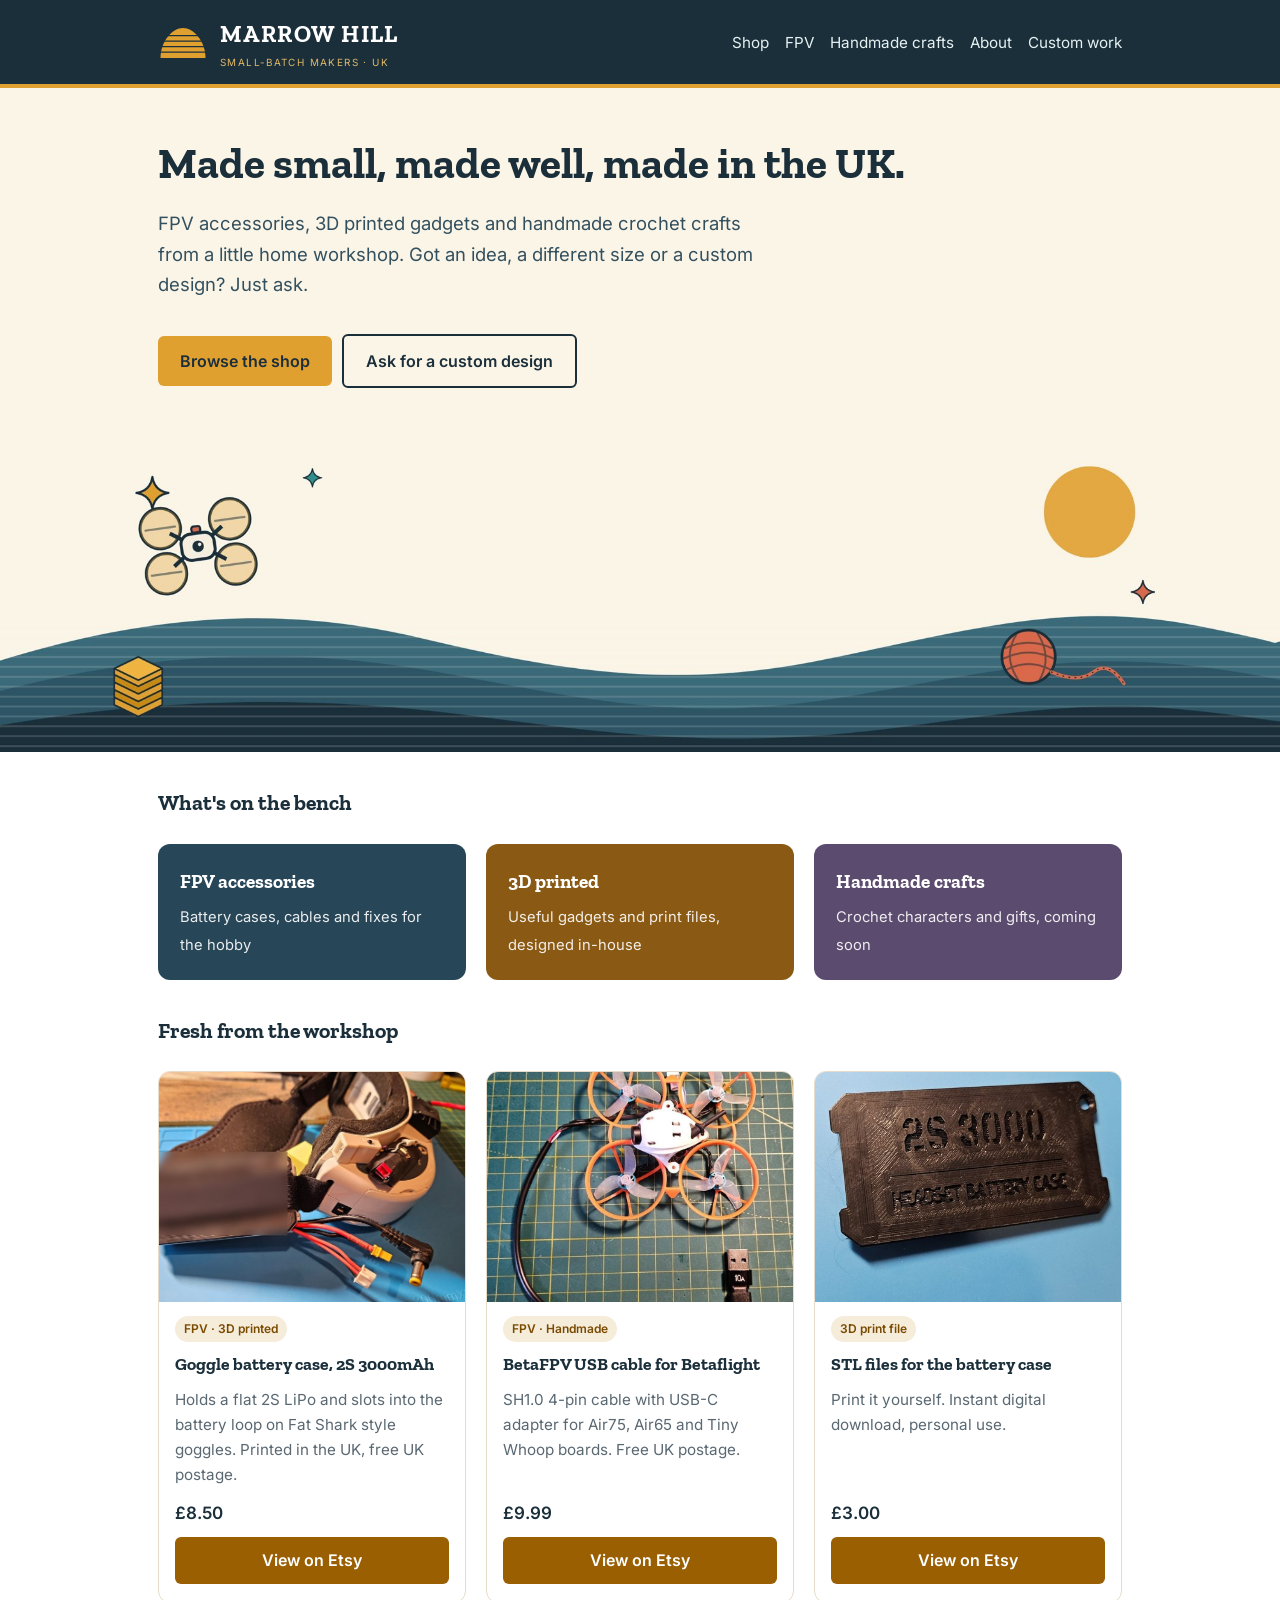
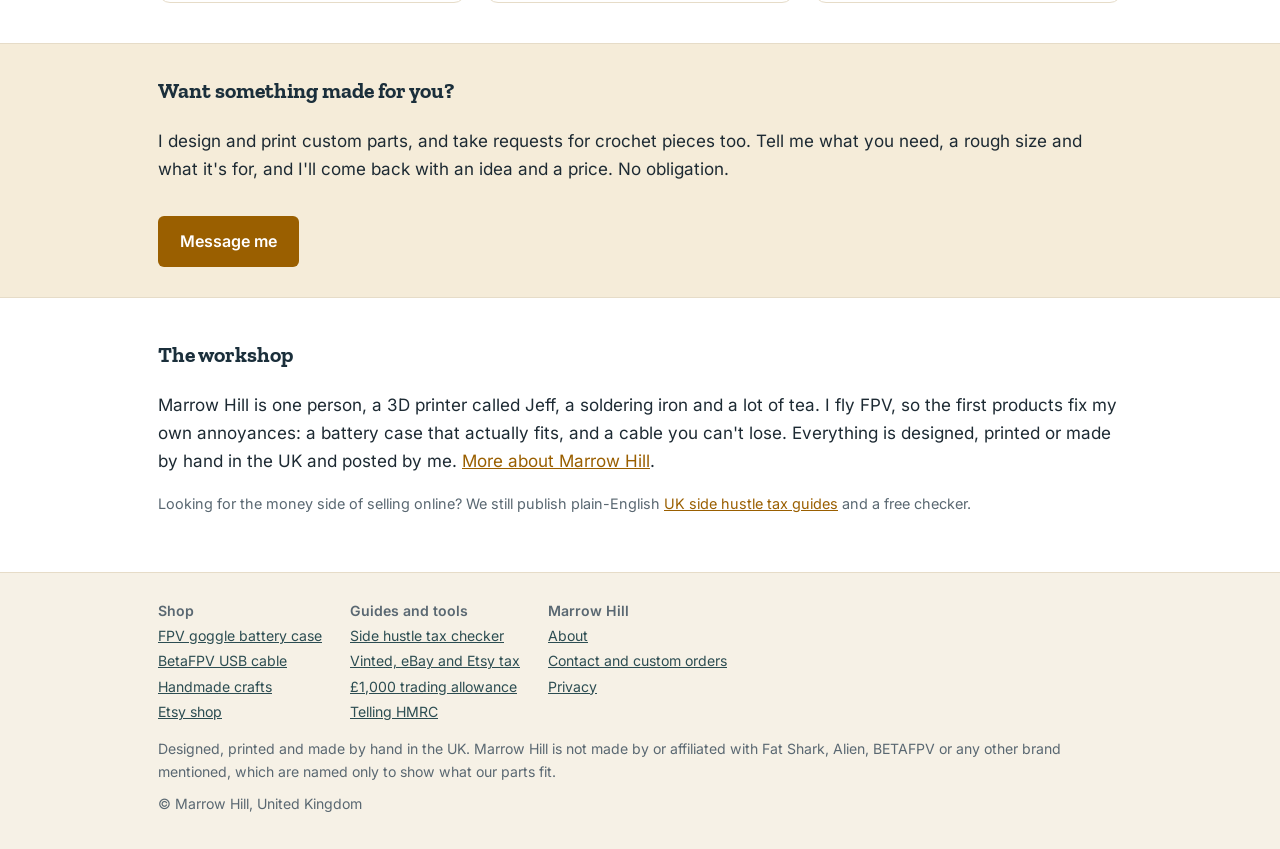
==== commit 71cccc54: "Add files via upload" ====
--- a/index.html
+++ b/index.html
@@ -1,15 +1,15 @@
-<!doctype html><html lang="en-GB"><head><meta charset="utf-8"><meta name="viewport" content="width=device-width,initial-scale=1"><title>Marrow Hill | Small-Batch FPV Parts, 3D Prints and Handmade Gifts, UK</title><meta name="description" content="A small UK workshop making FPV drone parts, 3D printed gadgets and handmade crochet gifts. Custom designs and prints welcome."><link rel="canonical" href="https://marrowhill.co.uk/"><meta property="og:title" content="Marrow Hill | Small-Batch FPV Parts, 3D Prints and Handmade Gifts, UK"><meta property="og:description" content="A small UK workshop making FPV drone parts, 3D printed gadgets and handmade crochet gifts. Custom designs and prints welcome."><meta property="og:image" content="https://marrowhill.co.uk/og-image.png"><meta property="og:type" content="website"><link rel="icon" type="image/png" href="favicon.png"><link rel="apple-touch-icon" href="favicon.png"><link rel="stylesheet" href="style.css"></head><body>
-<header class="top"><div class="w"><a class="brand" href="index.html"><svg viewBox="0 0 200 130" aria-hidden="true"><defs><mask id="hm"><rect width="200" height="130" fill="#000"/><path d="M10 128C10 60 58 8 100 8s90 52 90 120z" fill="#fff"/><rect y="36" width="200" height="5"/><rect y="58" width="200" height="5"/><rect y="80" width="200" height="5"/><rect y="102" width="200" height="5"/></mask></defs><rect width="200" height="130" fill="#e0a030" mask="url(#hm)"/></svg><span>Marrow Hill<small>Small-batch makers · UK</small></span></a><nav><a href="shop.html">Shop</a><a href="fpv-goggle-battery-case.html">FPV</a><a href="shop.html#handmade">Handmade</a><a href="about.html">About</a><a href="contact.html">Custom work</a></nav></div></header>
-<section class="hero"><div class="wide"><h1>Made small, made well, made in the UK.</h1><p>FPV drone bits, 3D printed gadgets and handmade crochet gifts from a little home workshop. Got an idea, a different size or a custom design? Just ask.</p><p><a class="btn" href="shop.html">Browse the shop</a><a class="btn alt" href="contact.html">Ask for a custom design</a></p></div></section><img class="scene" src="mh-scene.jpg" alt="Illustration of rolling hills with a tiny drone, a ball of yarn and a stack of 3D printed layers">
+<!doctype html><html lang="en-GB"><head><meta charset="utf-8"><meta name="viewport" content="width=device-width,initial-scale=1"><title>Marrow Hill | Small-Batch FPV Accessories, 3D Prints and Handmade Crafts, UK</title><meta name="description" content="A small UK workshop making FPV accessories, 3D printed gadgets and handmade crochet gifts. Custom designs and prints welcome."><link rel="canonical" href="https://marrowhill.co.uk/"><meta property="og:title" content="Marrow Hill | Small-Batch FPV Parts, 3D Prints and Handmade Gifts, UK"><meta property="og:description" content="A small UK workshop making FPV accessories, 3D printed gadgets and handmade crochet gifts. Custom designs and prints welcome."><meta property="og:image" content="https://marrowhill.co.uk/og-image.png"><meta property="og:type" content="website"><link rel="icon" type="image/png" href="favicon.png"><link rel="apple-touch-icon" href="favicon.png"><link rel="stylesheet" href="style.css"></head><body>
+<header class="top"><div class="w"><a class="brand" href="index.html"><svg viewBox="0 0 200 130" aria-hidden="true"><defs><mask id="hm"><rect width="200" height="130" fill="#000"/><path d="M10 128C10 60 58 8 100 8s90 52 90 120z" fill="#fff"/><rect y="36" width="200" height="5"/><rect y="58" width="200" height="5"/><rect y="80" width="200" height="5"/><rect y="102" width="200" height="5"/></mask></defs><rect width="200" height="130" fill="#e0a030" mask="url(#hm)"/></svg><span>Marrow Hill<small>Small-batch makers · UK</small></span></a><nav><a href="shop.html">Shop</a><a href="fpv-goggle-battery-case.html">FPV</a><a href="shop.html#handmade">Handmade crafts</a><a href="about.html">About</a><a href="contact.html">Custom work</a></nav></div></header>
+<section class="hero"><div class="wide"><h1>Made small, made well, made in the UK.</h1><p>FPV accessories, 3D printed gadgets and handmade crochet crafts from a little home workshop. Got an idea, a different size or a custom design? Just ask.</p><p><a class="btn" href="shop.html">Browse the shop</a><a class="btn alt" href="contact.html">Ask for a custom design</a></p></div></section><img class="scene" src="mh-scene.jpg" alt="Illustration of rolling hills with a tiny drone, a ball of yarn and a stack of 3D printed layers">
 <main class="wide">
 <h2>What's on the bench</h2>
-<div class="grid"><a class="cat c1" href="shop.html#fpv"><b>FPV and drones</b><span>Battery cases, cables and fixes for the hobby</span></a><a class="cat c2" href="shop.html#printed"><b>3D printed</b><span>Useful gadgets and print files, designed in-house</span></a><a class="cat c3" href="shop.html#handmade"><b>Handmade</b><span>Crochet characters and gifts, coming soon</span></a></div>
+<div class="grid"><a class="cat c1" href="shop.html#fpv"><b>FPV accessories</b><span>Battery cases, cables and fixes for the hobby</span></a><a class="cat c2" href="shop.html#printed"><b>3D printed</b><span>Useful gadgets and print files, designed in-house</span></a><a class="cat c3" href="shop.html#handmade"><b>Handmade crafts</b><span>Crochet characters and gifts, coming soon</span></a></div>
 <h2>Fresh from the workshop</h2>
 <div class="grid"><div class="tile"><img src="mh-case-goggles.jpg" alt="Goggle battery case, 2S 3000mAh" loading="lazy"><div class="b"><span class="tag">FPV · 3D printed</span><h3>Goggle battery case, 2S 3000mAh</h3><p>Holds a flat 2S LiPo and slots into the battery loop on Fat Shark style goggles. Printed in the UK, free UK postage.</p><div class="price">£8.50</div><a class="btn" href="https://www.etsy.com/uk/listing/4603410713/battery-case-for-fpv-goggles-3d-printed" style="margin-top:10px">View on Etsy</a></div></div><div class="tile"><img src="mh-cable.jpg" alt="BetaFPV USB cable for Betaflight" loading="lazy"><div class="b"><span class="tag">FPV · Handmade</span><h3>BetaFPV USB cable for Betaflight</h3><p>SH1.0 4-pin cable with USB-C adapter for Air75, Air65 and Tiny Whoop boards. Free UK postage.</p><div class="price">£9.99</div><a class="btn" href="https://www.etsy.com/uk/listing/4603414697/usb-data-cable-for-betafpv-drones-sh10-4" style="margin-top:10px">View on Etsy</a></div></div><div class="tile"><img src="mh-lid.jpg" alt="STL files for the battery case" loading="lazy"><div class="b"><span class="tag">3D print file</span><h3>STL files for the battery case</h3><p>Print it yourself. Instant digital download, personal use.</p><div class="price">£3.00</div><a class="btn" href="https://www.etsy.com/uk/listing/4603397203/stl-files-2s-3000mah-headset-battery" style="margin-top:10px">View on Etsy</a></div></div></div>
 </main>
 <div class="band2"><div class="wide"><h2 style="margin-top:0">Want something made for you?</h2><p>I design and print custom parts, and take requests for crochet pieces too. Tell me what you need, a rough size and what it's for, and I'll come back with an idea and a price. No obligation.</p><a class="btn" href="contact.html">Message me</a></div></div>
 <main class="wide"><h2>The workshop</h2><p>Marrow Hill is one person, a 3D printer called Jeff, a soldering iron and a lot of tea. I fly FPV, so the first products fix my own annoyances: a battery case that actually fits, and a cable you can't lose. Everything is designed, printed or made by hand in the UK and posted by me. <a href="about.html">More about Marrow Hill</a>.</p>
 <p class="mut">Looking for the money side of selling online? We still publish plain-English <a href="tax-checker.html">UK side hustle tax guides</a> and a free checker.</p></main>
-<footer><div class="w"><div class="cols"><div><b>Shop</b><a href="fpv-goggle-battery-case.html">FPV goggle battery case</a><a href="betafpv-usb-cable.html">BetaFPV USB cable</a><a href="shop.html#handmade">Handmade</a><a href="https://www.etsy.com/uk/shop/MarrowHillUK">Etsy shop</a></div><div><b>Guides and tools</b><a href="tax-checker.html">Side hustle tax checker</a><a href="vinted-ebay-etsy-tax.html">Vinted, eBay and Etsy tax</a><a href="trading-allowance.html">£1,000 trading allowance</a><a href="do-i-need-to-tell-hmrc.html">Telling HMRC</a></div><div><b>Marrow Hill</b><a href="about.html">About</a><a href="contact.html">Contact and custom orders</a><a href="privacy.html">Privacy</a></div></div>
+<footer><div class="w"><div class="cols"><div><b>Shop</b><a href="fpv-goggle-battery-case.html">FPV goggle battery case</a><a href="betafpv-usb-cable.html">BetaFPV USB cable</a><a href="shop.html#handmade">Handmade crafts</a><a href="https://www.etsy.com/uk/shop/MarrowHillUK">Etsy shop</a></div><div><b>Guides and tools</b><a href="tax-checker.html">Side hustle tax checker</a><a href="vinted-ebay-etsy-tax.html">Vinted, eBay and Etsy tax</a><a href="trading-allowance.html">£1,000 trading allowance</a><a href="do-i-need-to-tell-hmrc.html">Telling HMRC</a></div><div><b>Marrow Hill</b><a href="about.html">About</a><a href="contact.html">Contact and custom orders</a><a href="privacy.html">Privacy</a></div></div>
 <p>Designed, printed and made by hand in the UK. Marrow Hill is not made by or affiliated with Fat Shark, Alien, BETAFPV or any other brand mentioned, which are named only to show what our parts fit.</p>
 <p>&copy; Marrow Hill, United Kingdom</p></div></footer></body></html>
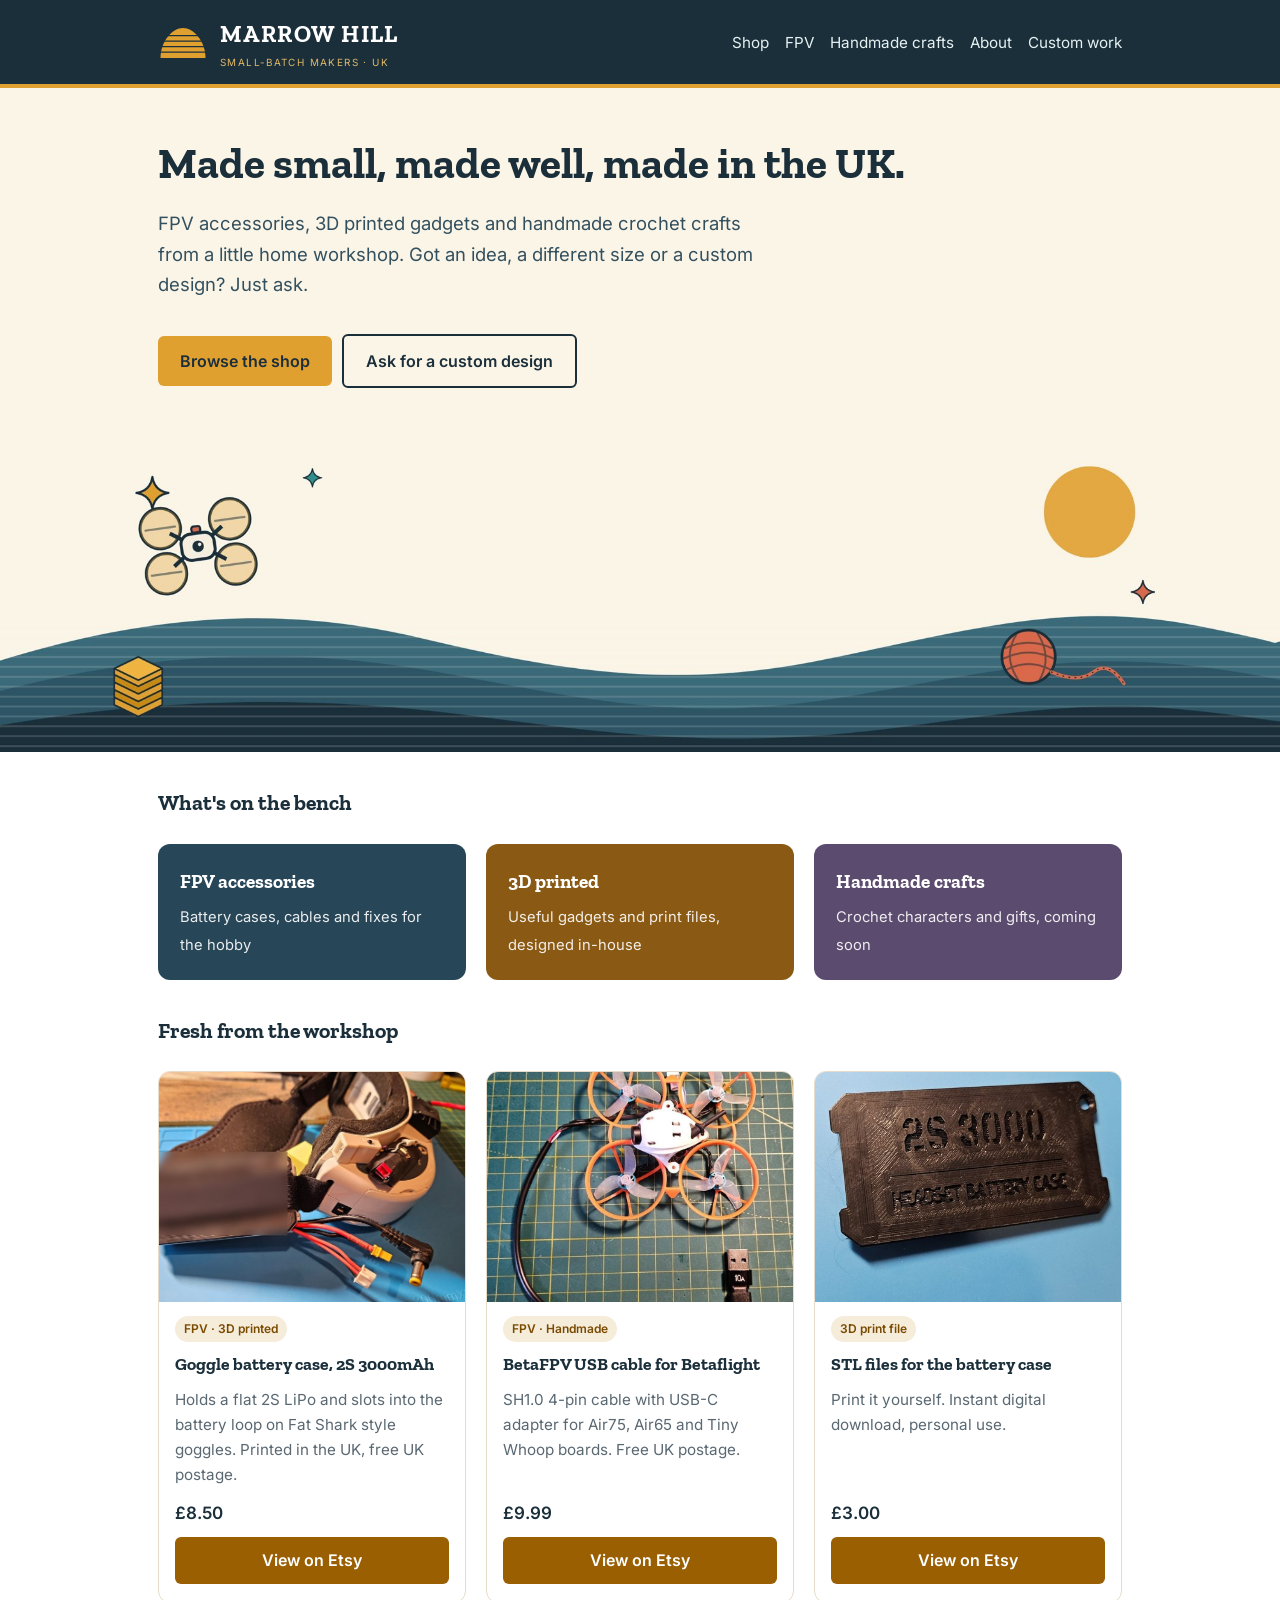
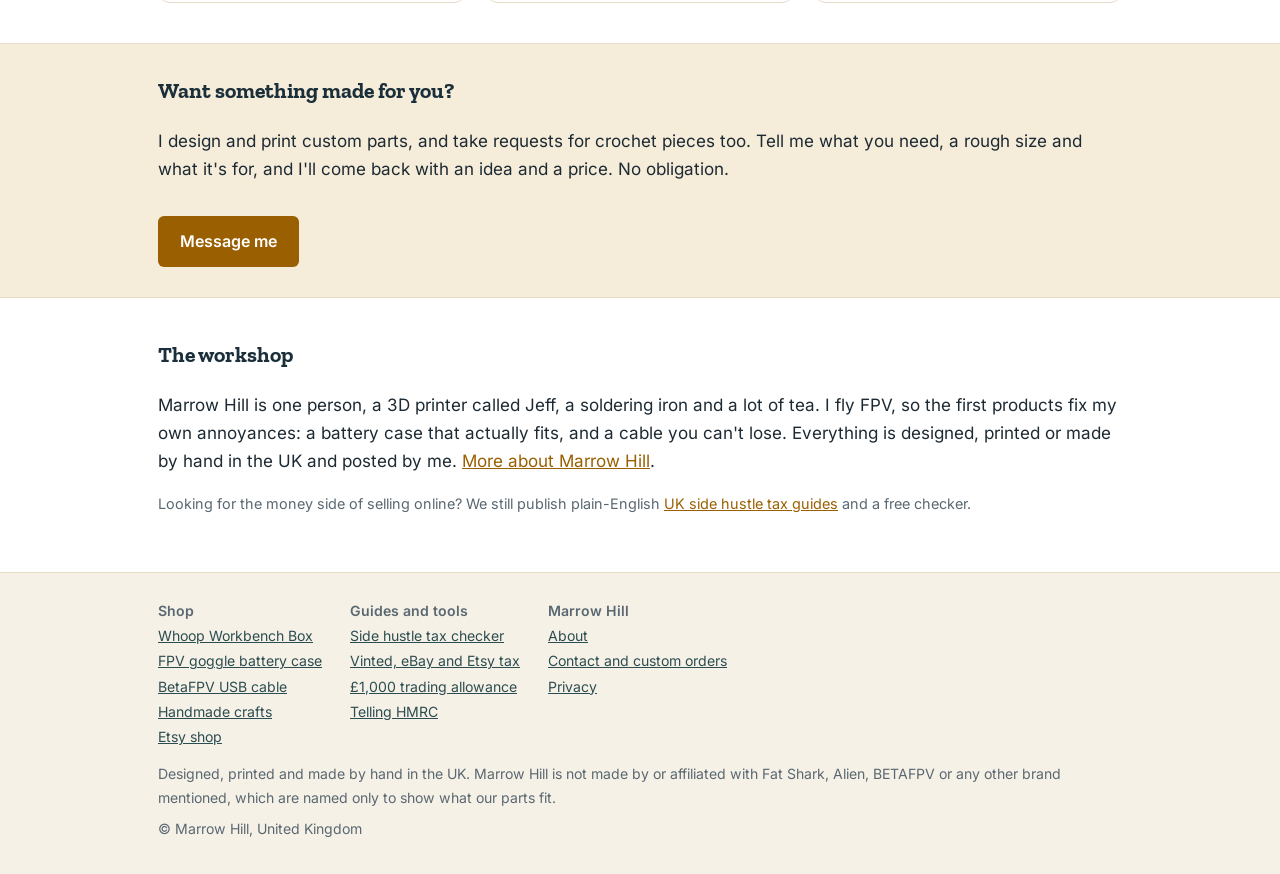
==== commit 1abda322: "Add files via upload" ====
--- a/index.html
+++ b/index.html
@@ -10,6 +10,6 @@
 <div class="band2"><div class="wide"><h2 style="margin-top:0">Want something made for you?</h2><p>I design and print custom parts, and take requests for crochet pieces too. Tell me what you need, a rough size and what it's for, and I'll come back with an idea and a price. No obligation.</p><a class="btn" href="contact.html">Message me</a></div></div>
 <main class="wide"><h2>The workshop</h2><p>Marrow Hill is one person, a 3D printer called Jeff, a soldering iron and a lot of tea. I fly FPV, so the first products fix my own annoyances: a battery case that actually fits, and a cable you can't lose. Everything is designed, printed or made by hand in the UK and posted by me. <a href="about.html">More about Marrow Hill</a>.</p>
 <p class="mut">Looking for the money side of selling online? We still publish plain-English <a href="tax-checker.html">UK side hustle tax guides</a> and a free checker.</p></main>
-<footer><div class="w"><div class="cols"><div><b>Shop</b><a href="fpv-goggle-battery-case.html">FPV goggle battery case</a><a href="betafpv-usb-cable.html">BetaFPV USB cable</a><a href="shop.html#handmade">Handmade crafts</a><a href="https://www.etsy.com/uk/shop/MarrowHillUK">Etsy shop</a></div><div><b>Guides and tools</b><a href="tax-checker.html">Side hustle tax checker</a><a href="vinted-ebay-etsy-tax.html">Vinted, eBay and Etsy tax</a><a href="trading-allowance.html">£1,000 trading allowance</a><a href="do-i-need-to-tell-hmrc.html">Telling HMRC</a></div><div><b>Marrow Hill</b><a href="about.html">About</a><a href="contact.html">Contact and custom orders</a><a href="privacy.html">Privacy</a></div></div>
+<footer><div class="w"><div class="cols"><div><b>Shop</b><a href="whoop-workbench-box.html">Whoop Workbench Box</a><a href="fpv-goggle-battery-case.html">FPV goggle battery case</a><a href="betafpv-usb-cable.html">BetaFPV USB cable</a><a href="shop.html#handmade">Handmade crafts</a><a href="https://www.etsy.com/uk/shop/MarrowHillUK">Etsy shop</a></div><div><b>Guides and tools</b><a href="tax-checker.html">Side hustle tax checker</a><a href="vinted-ebay-etsy-tax.html">Vinted, eBay and Etsy tax</a><a href="trading-allowance.html">£1,000 trading allowance</a><a href="do-i-need-to-tell-hmrc.html">Telling HMRC</a></div><div><b>Marrow Hill</b><a href="about.html">About</a><a href="contact.html">Contact and custom orders</a><a href="privacy.html">Privacy</a></div></div>
 <p>Designed, printed and made by hand in the UK. Marrow Hill is not made by or affiliated with Fat Shark, Alien, BETAFPV or any other brand mentioned, which are named only to show what our parts fit.</p>
 <p>&copy; Marrow Hill, United Kingdom</p></div></footer></body></html>
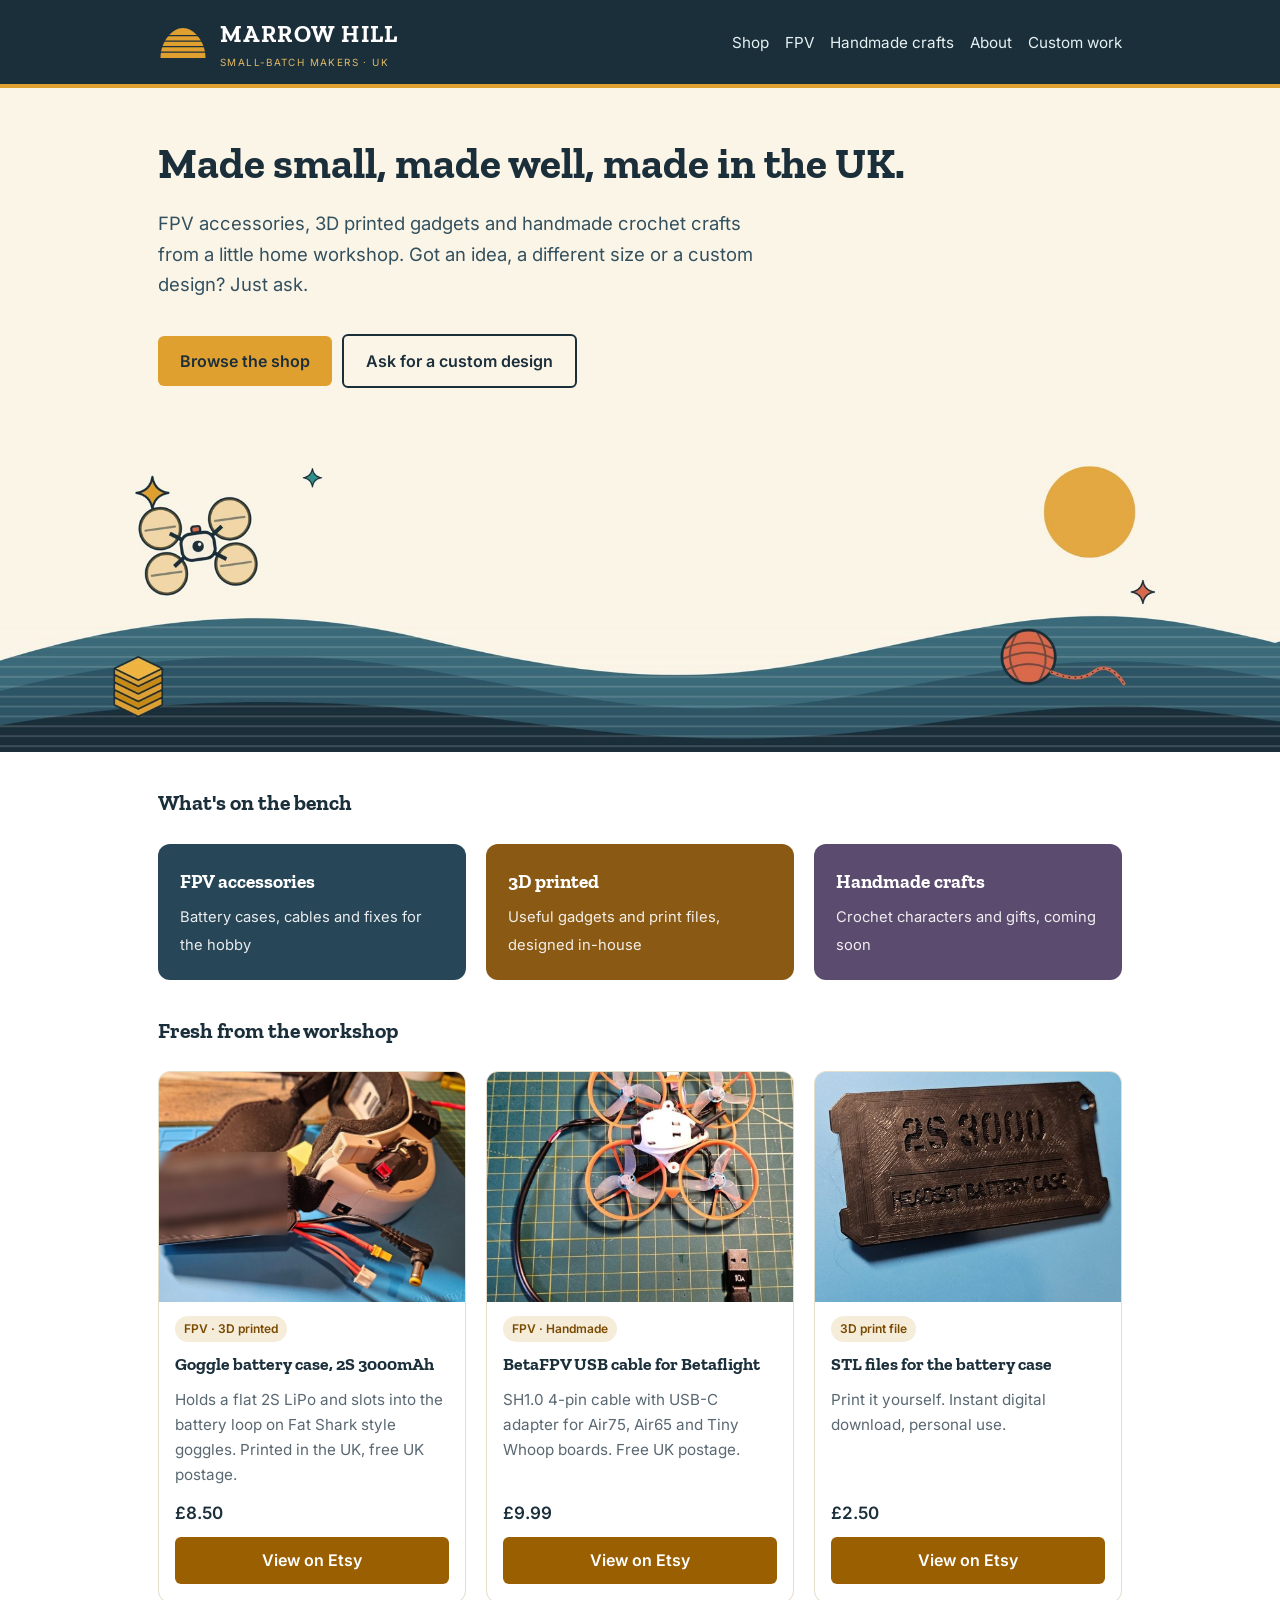
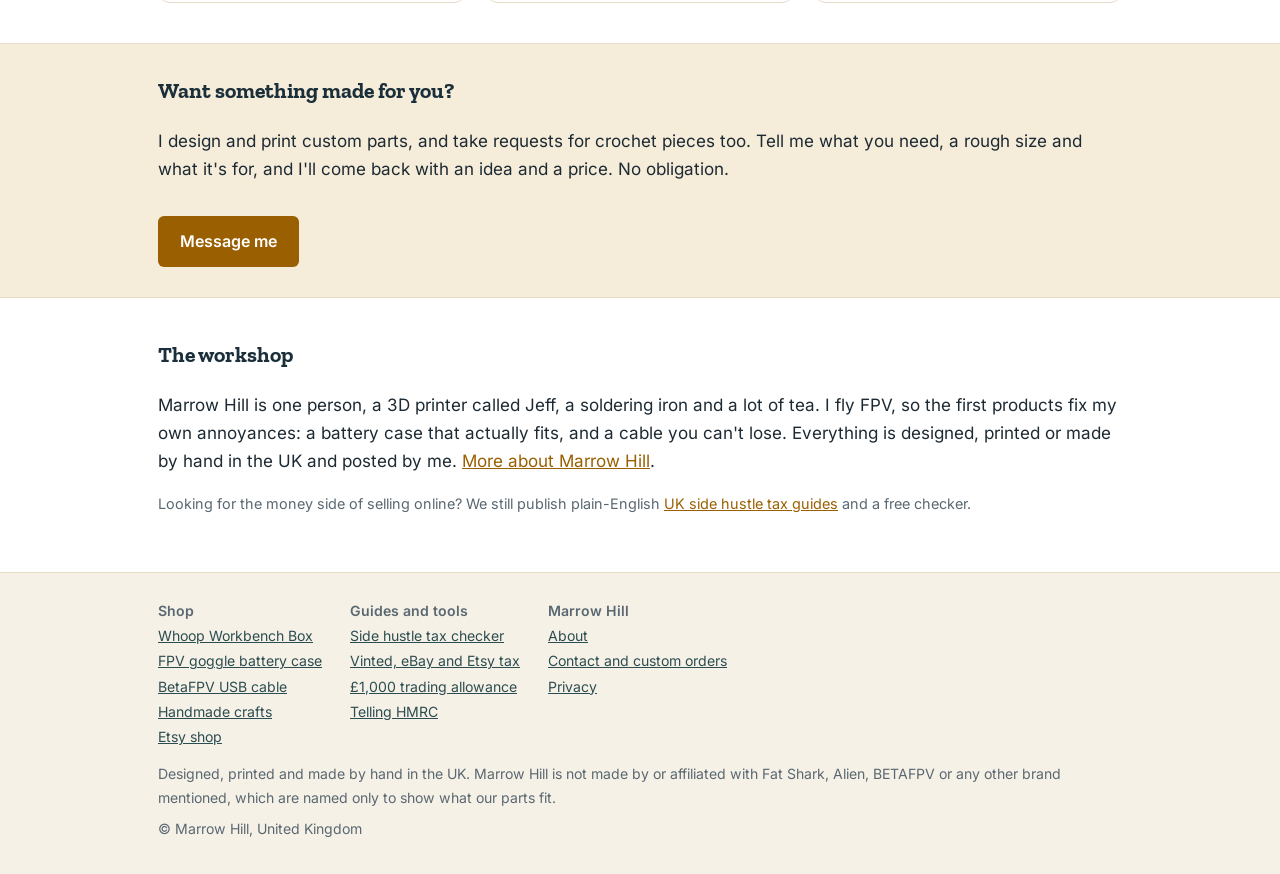
==== commit 6b0a4ffd: "Add files via upload" ====
--- a/index.html
+++ b/index.html
@@ -5,7 +5,7 @@
 <h2>What's on the bench</h2>
 <div class="grid"><a class="cat c1" href="shop.html#fpv"><b>FPV accessories</b><span>Battery cases, cables and fixes for the hobby</span></a><a class="cat c2" href="shop.html#printed"><b>3D printed</b><span>Useful gadgets and print files, designed in-house</span></a><a class="cat c3" href="shop.html#handmade"><b>Handmade crafts</b><span>Crochet characters and gifts, coming soon</span></a></div>
 <h2>Fresh from the workshop</h2>
-<div class="grid"><div class="tile"><img src="mh-case-goggles.jpg" alt="Goggle battery case, 2S 3000mAh" loading="lazy"><div class="b"><span class="tag">FPV · 3D printed</span><h3>Goggle battery case, 2S 3000mAh</h3><p>Holds a flat 2S LiPo and slots into the battery loop on Fat Shark style goggles. Printed in the UK, free UK postage.</p><div class="price">£8.50</div><a class="btn" href="https://www.etsy.com/uk/listing/4603410713/battery-case-for-fpv-goggles-3d-printed" style="margin-top:10px">View on Etsy</a></div></div><div class="tile"><img src="mh-cable.jpg" alt="BetaFPV USB cable for Betaflight" loading="lazy"><div class="b"><span class="tag">FPV · Handmade</span><h3>BetaFPV USB cable for Betaflight</h3><p>SH1.0 4-pin cable with USB-C adapter for Air75, Air65 and Tiny Whoop boards. Free UK postage.</p><div class="price">£9.99</div><a class="btn" href="https://www.etsy.com/uk/listing/4603414697/usb-data-cable-for-betafpv-drones-sh10-4" style="margin-top:10px">View on Etsy</a></div></div><div class="tile"><img src="mh-lid.jpg" alt="STL files for the battery case" loading="lazy"><div class="b"><span class="tag">3D print file</span><h3>STL files for the battery case</h3><p>Print it yourself. Instant digital download, personal use.</p><div class="price">£3.00</div><a class="btn" href="https://www.etsy.com/uk/listing/4603397203/stl-files-2s-3000mah-headset-battery" style="margin-top:10px">View on Etsy</a></div></div></div>
+<div class="grid"><div class="tile"><img src="mh-case-goggles.jpg" alt="Goggle battery case, 2S 3000mAh" loading="lazy"><div class="b"><span class="tag">FPV · 3D printed</span><h3>Goggle battery case, 2S 3000mAh</h3><p>Holds a flat 2S LiPo and slots into the battery loop on Fat Shark style goggles. Printed in the UK, free UK postage.</p><div class="price">£8.50</div><a class="btn" href="https://www.etsy.com/uk/listing/4603410713/battery-case-for-fpv-goggles-3d-printed" style="margin-top:10px">View on Etsy</a></div></div><div class="tile"><img src="mh-cable.jpg" alt="BetaFPV USB cable for Betaflight" loading="lazy"><div class="b"><span class="tag">FPV · Handmade</span><h3>BetaFPV USB cable for Betaflight</h3><p>SH1.0 4-pin cable with USB-C adapter for Air75, Air65 and Tiny Whoop boards. Free UK postage.</p><div class="price">£9.99</div><a class="btn" href="https://www.etsy.com/uk/listing/4603414697/usb-data-cable-for-betafpv-drones-sh10-4" style="margin-top:10px">View on Etsy</a></div></div><div class="tile"><img src="mh-lid.jpg" alt="STL files for the battery case" loading="lazy"><div class="b"><span class="tag">3D print file</span><h3>STL files for the battery case</h3><p>Print it yourself. Instant digital download, personal use.</p><div class="price">£2.50</div><a class="btn" href="https://www.etsy.com/uk/listing/4603397203/stl-files-2s-3000mah-headset-battery" style="margin-top:10px">View on Etsy</a></div></div></div>
 </main>
 <div class="band2"><div class="wide"><h2 style="margin-top:0">Want something made for you?</h2><p>I design and print custom parts, and take requests for crochet pieces too. Tell me what you need, a rough size and what it's for, and I'll come back with an idea and a price. No obligation.</p><a class="btn" href="contact.html">Message me</a></div></div>
 <main class="wide"><h2>The workshop</h2><p>Marrow Hill is one person, a 3D printer called Jeff, a soldering iron and a lot of tea. I fly FPV, so the first products fix my own annoyances: a battery case that actually fits, and a cable you can't lose. Everything is designed, printed or made by hand in the UK and posted by me. <a href="about.html">More about Marrow Hill</a>.</p>
